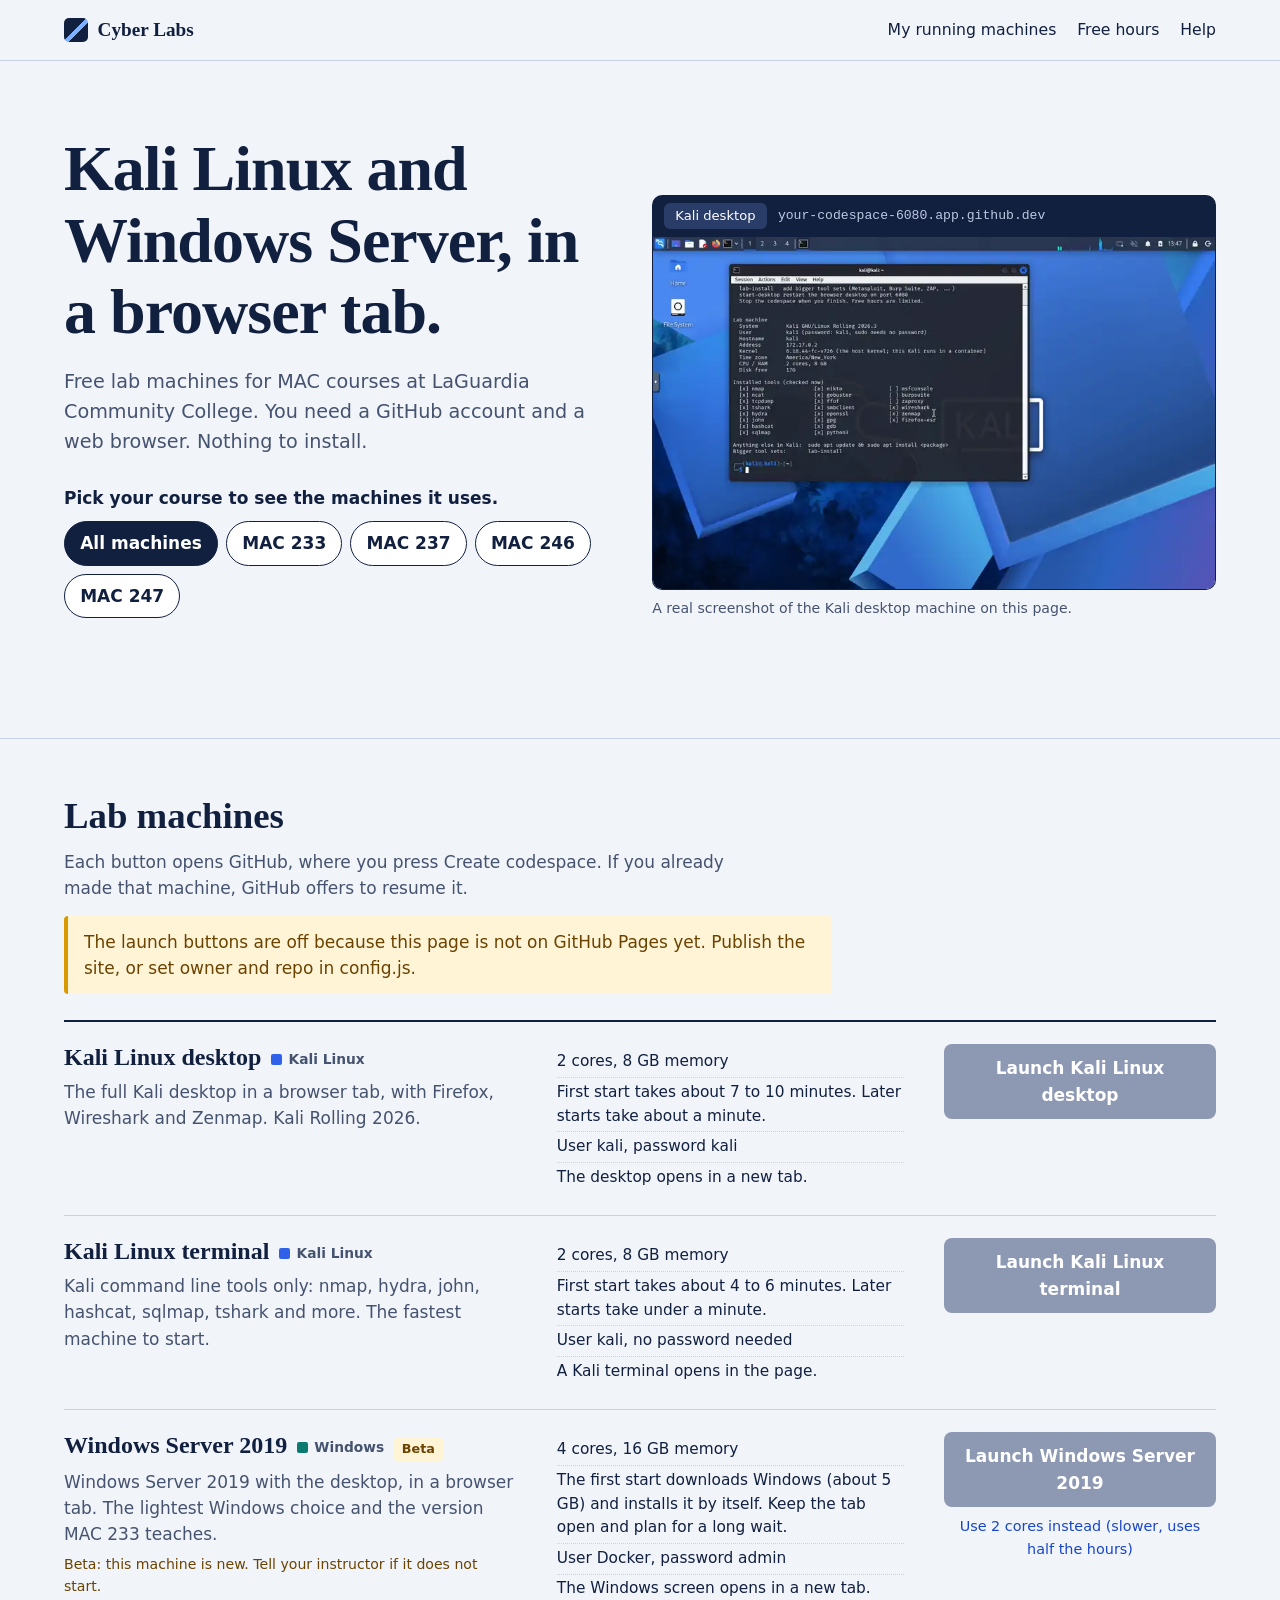
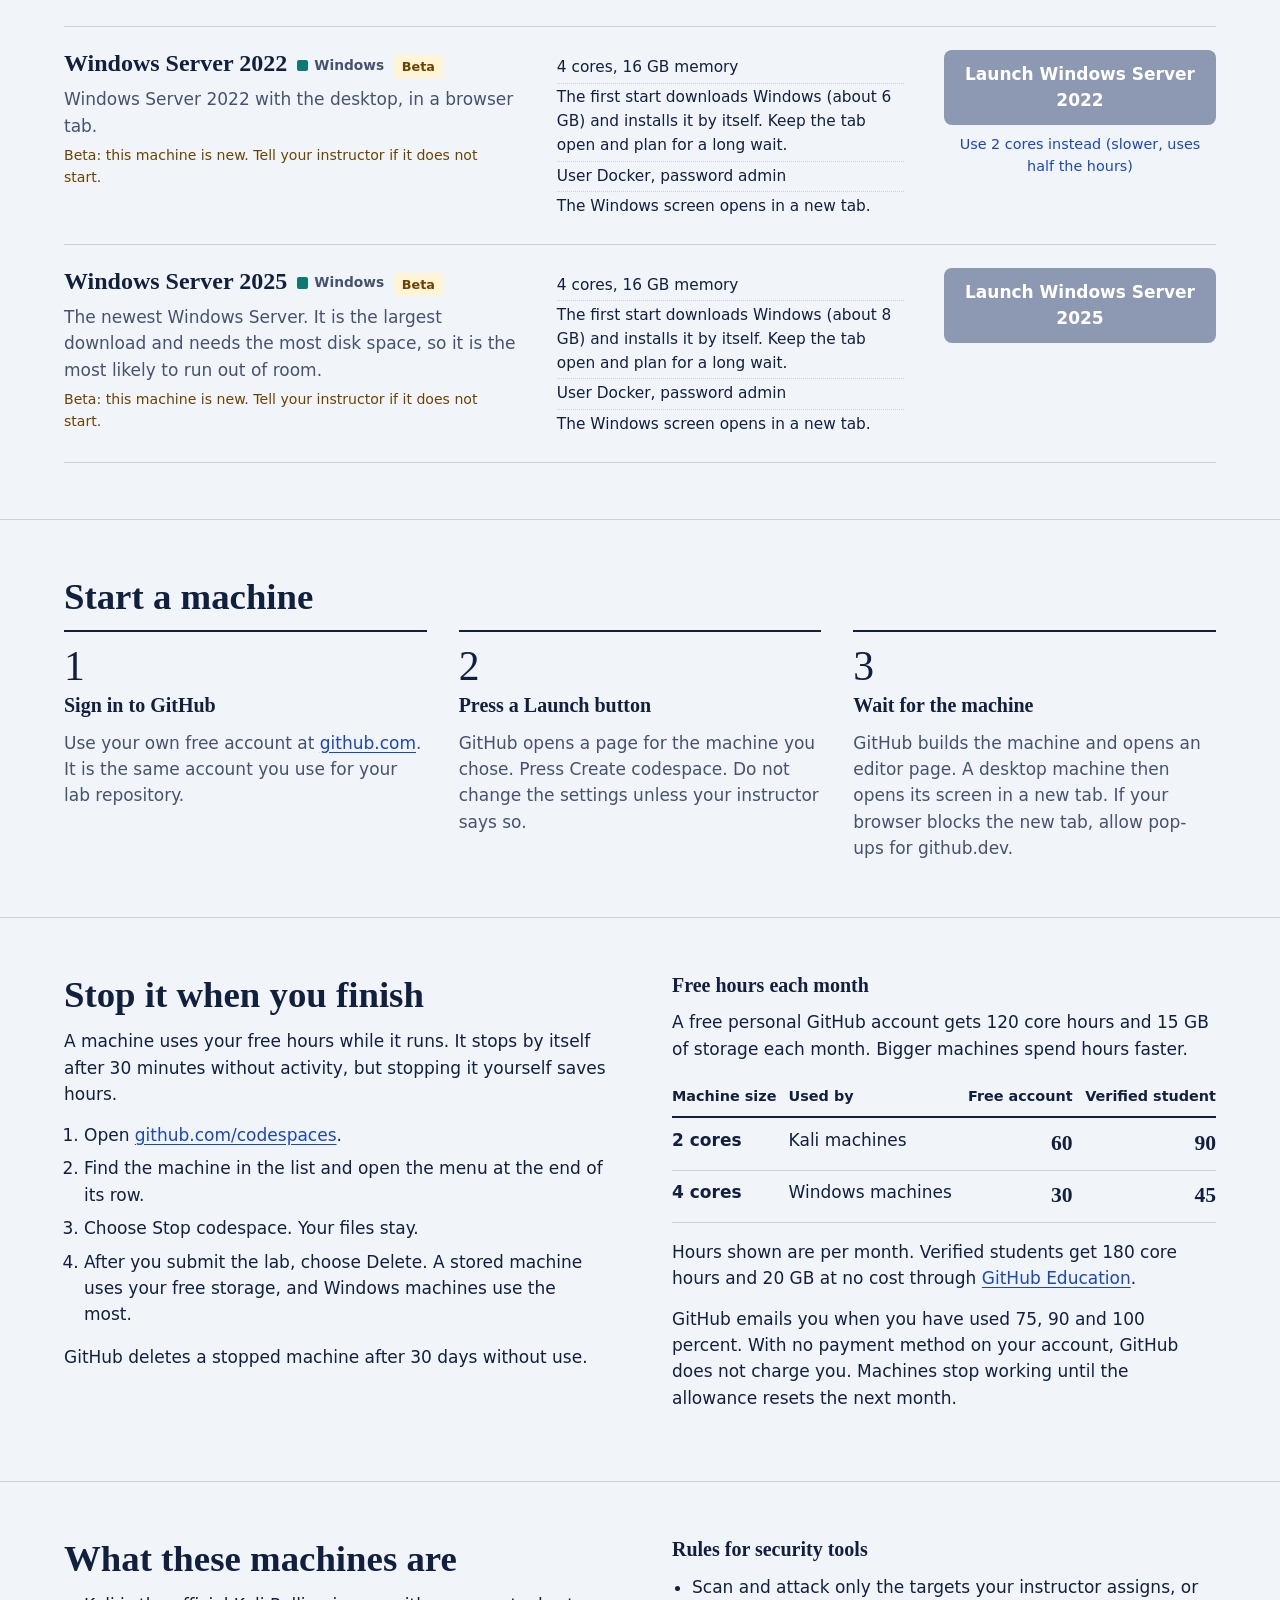
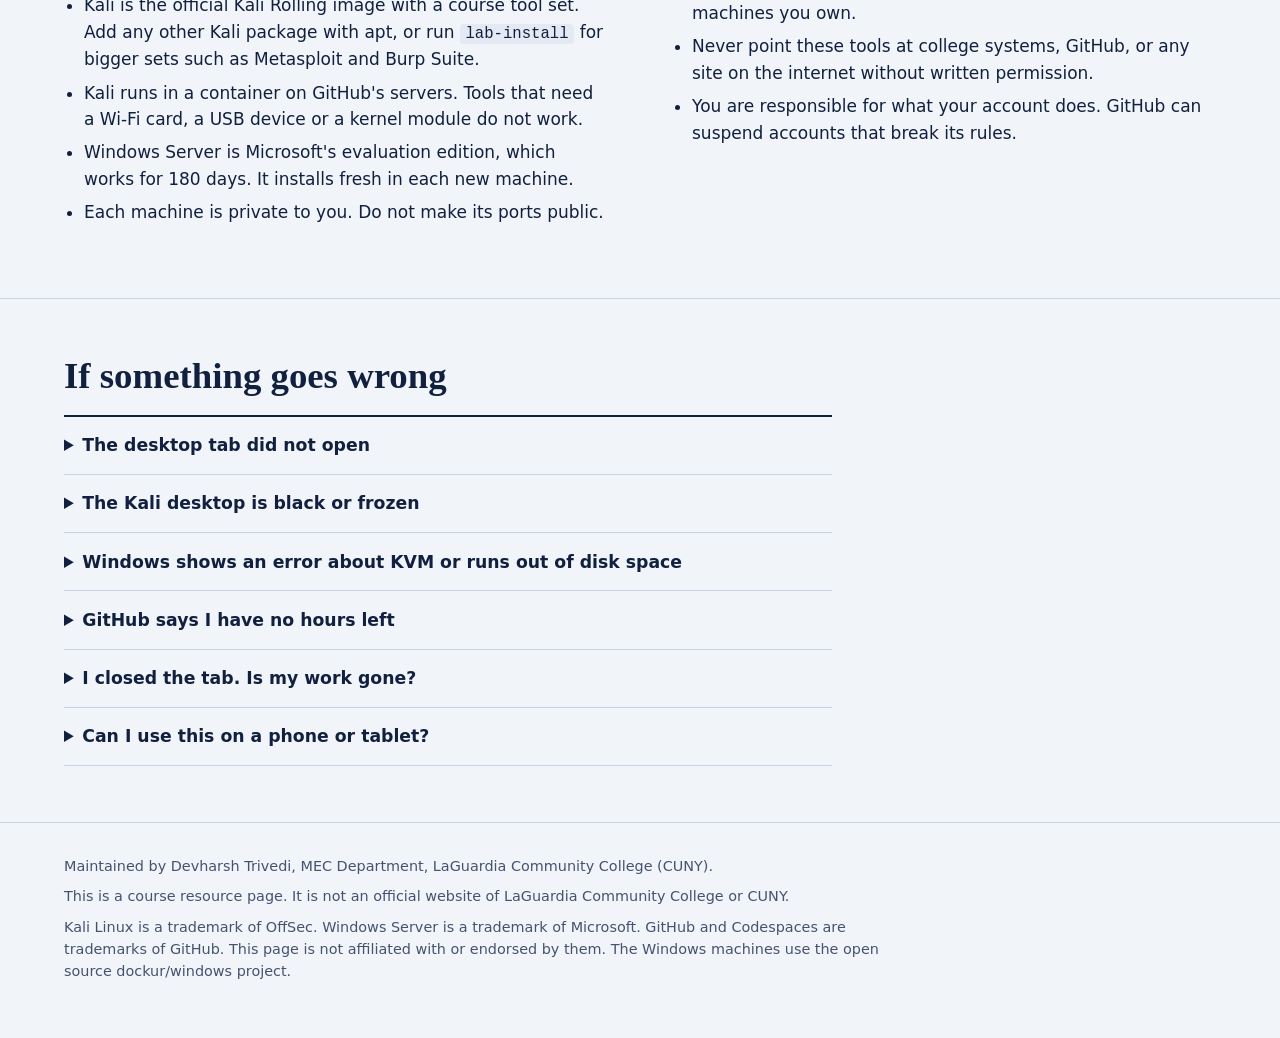
==== docs/index.html @ b4ffadd5 "Add Cyber Labs site and lab machines Launcher site in docs/ for GitHub Pages, and dev containers for" ====
<!doctype html>
<html lang="en">
<head>
<meta charset="utf-8">
<meta name="viewport" content="width=device-width, initial-scale=1">
<title>Cyber Labs: Kali Linux and Windows Server in a browser tab</title>
<meta name="description" content="Free lab machines for MAC courses at LaGuardia Community College. Start Kali Linux or Windows Server in a browser tab with a GitHub account.">
<meta name="color-scheme" content="light">
<link rel="icon" href="assets/favicon.svg" type="image/svg+xml">
<link rel="stylesheet" href="styles.css">
</head>
<body>

<a class="skip" href="#machines">Skip to the lab machines</a>

<header class="top">
  <div class="wrap top-row">
    <p class="brand"><span class="brand-mark" aria-hidden="true"></span><span id="site-name">Cyber Labs</span></p>
    <nav aria-label="Shortcuts">
      <a href="https://github.com/codespaces" target="_blank" rel="noopener">My running machines</a>
      <a href="#stop">Free hours</a>
      <a href="#help">Help</a>
    </nav>
  </div>
</header>

<main>

<section class="hero">
  <div class="wrap hero-grid">
    <div class="hero-text">
      <h1>Kali Linux and Windows Server, in a browser tab.</h1>
      <p class="lede">Free lab machines for MAC courses at LaGuardia Community College. You need a GitHub account and a web browser. Nothing to install.</p>
      <div class="course-picker">
        <p id="course-label">Pick your course to see the machines it uses.</p>
        <div class="chips" id="course-chips" role="group" aria-labelledby="course-label"></div>
        <p class="course-note" id="course-note" aria-live="polite"></p>
      </div>
    </div>
    <figure class="screen">
      <div class="screen-bar" aria-hidden="true">
        <span class="screen-tab">Kali desktop</span>
        <span class="screen-url">your-codespace-6080.app.github.dev</span>
      </div>
      <img src="assets/kali-desktop.webp" width="800" height="500" alt="The Kali Linux 2026 desktop running in a browser tab, with a terminal window listing the installed tools.">
      <figcaption>A real screenshot of the Kali desktop machine on this page.</figcaption>
    </figure>
  </div>
</section>

<section class="section" id="machines" aria-labelledby="machines-title">
  <div class="wrap">
    <h2 id="machines-title">Lab machines</h2>
    <p class="section-intro">Each button opens GitHub, where you press Create codespace. If you already made that machine, GitHub offers to resume it.</p>
    <p class="notice" id="setup-notice" hidden></p>
    <noscript><p class="notice">This page needs JavaScript to build the launch buttons. You can also open the repository on GitHub and choose Code, then Codespaces.</p></noscript>
    <ul class="roster" id="roster"></ul>
  </div>
</section>

<section class="section" id="start" aria-labelledby="start-title">
  <div class="wrap">
    <h2 id="start-title">Start a machine</h2>
    <ol class="steps">
      <li>
        <h3>Sign in to GitHub</h3>
        <p>Use your own free account at <a href="https://github.com" target="_blank" rel="noopener">github.com</a>. It is the same account you use for your lab repository.</p>
      </li>
      <li>
        <h3>Press a Launch button</h3>
        <p>GitHub opens a page for the machine you chose. Press Create codespace. Do not change the settings unless your instructor says so.</p>
      </li>
      <li>
        <h3>Wait for the machine</h3>
        <p>GitHub builds the machine and opens an editor page. A desktop machine then opens its screen in a new tab. If your browser blocks the new tab, allow pop-ups for github.dev.</p>
      </li>
    </ol>
  </div>
</section>

<section class="section" id="stop" aria-labelledby="stop-title">
  <div class="wrap two-col">
    <div>
      <h2 id="stop-title">Stop it when you finish</h2>
      <p>A machine uses your free hours while it runs. It stops by itself after 30 minutes without activity, but stopping it yourself saves hours.</p>
      <ol class="plain-steps">
        <li>Open <a href="https://github.com/codespaces" target="_blank" rel="noopener">github.com/codespaces</a>.</li>
        <li>Find the machine in the list and open the menu at the end of its row.</li>
        <li>Choose Stop codespace. Your files stay.</li>
        <li>After you submit the lab, choose Delete. A stored machine uses your free storage, and Windows machines use the most.</li>
      </ol>
      <p>GitHub deletes a stopped machine after 30 days without use.</p>
    </div>
    <div>
      <h3>Free hours each month</h3>
      <p>A free personal GitHub account gets 120 core hours and 15 GB of storage each month. Bigger machines spend hours faster.</p>
      <table class="hours">
        <thead>
          <tr><th scope="col">Machine size</th><th scope="col">Used by</th><th scope="col">Free account</th><th scope="col">Verified student</th></tr>
        </thead>
        <tbody id="hours-body"></tbody>
      </table>
      <p>Hours shown are per month. Verified students get 180 core hours and 20 GB at no cost through <a href="https://education.github.com/pack" target="_blank" rel="noopener">GitHub Education</a>.</p>
      <p>GitHub emails you when you have used 75, 90 and 100 percent. With no payment method on your account, GitHub does not charge you. Machines stop working until the allowance resets the next month.</p>
    </div>
  </div>
</section>

<section class="section" id="limits" aria-labelledby="limits-title">
  <div class="wrap two-col">
    <div>
      <h2 id="limits-title">What these machines are</h2>
      <ul class="plain-list">
        <li>Kali is the official Kali Rolling image with a course tool set. Add any other Kali package with apt, or run <code>lab-install</code> for bigger sets such as Metasploit and Burp Suite.</li>
        <li>Kali runs in a container on GitHub's servers. Tools that need a Wi-Fi card, a USB device or a kernel module do not work.</li>
        <li>Windows Server is Microsoft's evaluation edition, which works for 180 days. It installs fresh in each new machine.</li>
        <li>Each machine is private to you. Do not make its ports public.</li>
      </ul>
    </div>
    <div>
      <h3>Rules for security tools</h3>
      <ul class="plain-list">
        <li>Scan and attack only the targets your instructor assigns, or machines you own.</li>
        <li>Never point these tools at college systems, GitHub, or any site on the internet without written permission.</li>
        <li>You are responsible for what your account does. GitHub can suspend accounts that break its rules.</li>
      </ul>
    </div>
  </div>
</section>

<section class="section" id="help" aria-labelledby="help-title">
  <div class="wrap">
    <h2 id="help-title">If something goes wrong</h2>
    <div class="faq">
      <details>
        <summary>The desktop tab did not open</summary>
        <p>In the editor page, open the Ports panel at the bottom. Hover over the row for port 6080 (Kali) or 8006 (Windows) and press the globe icon.</p>
      </details>
      <details>
        <summary>The Kali desktop is black or frozen</summary>
        <p>In the editor page, open a terminal and run <code>start-desktop --restart</code>. Then reload the desktop tab.</p>
      </details>
      <details>
        <summary>Windows shows an error about KVM or runs out of disk space</summary>
        <p>Delete the machine at github.com/codespaces and launch Windows Server 2019 again with the 4 core size. If it fails twice, send your instructor a screenshot of the message.</p>
      </details>
      <details>
        <summary>GitHub says I have no hours left</summary>
        <p>Without a payment method, GitHub blocks new and stopped machines until your allowance resets at the start of your next monthly billing cycle. Until then, use the lab computers on campus. To get a larger allowance, apply for GitHub Education as a verified student.</p>
      </details>
      <details>
        <summary>I closed the tab. Is my work gone?</summary>
        <p>No. Open github.com/codespaces, find the machine and choose Open in browser. Files stay until you delete the machine.</p>
      </details>
      <details>
        <summary>Can I use this on a phone or tablet?</summary>
        <p>It opens, but a laptop or desktop computer with a keyboard works much better.</p>
      </details>
    </div>
  </div>
</section>

</main>

<footer class="foot">
  <div class="wrap">
    <p>Maintained by <span id="maintainer">the course instructor</span>.</p>
    <p>This is a course resource page. It is not an official website of LaGuardia Community College or CUNY.</p>
    <p>Kali Linux is a trademark of OffSec. Windows Server is a trademark of Microsoft. GitHub and Codespaces are trademarks of GitHub. This page is not affiliated with or endorsed by them. The Windows machines use the open source dockur/windows project.</p>
  </div>
</footer>

<script src="config.js"></script>
<script src="app.js"></script>
</body>
</html>
---- docs/styles.css ----
/* Cyber Labs. Plain CSS, no external files. */

:root {
  --ink: #12203f;
  --ink-soft: #46536f;
  --paper: #f1f4f9;
  --panel: #ffffff;
  --line: #c9d2e3;
  --action: #1846c9;
  --action-dark: #10318f;
  --kali: #2f62e8;
  --windows: #0c7a70;
  --note-bg: #fff4d6;
  --note-ink: #6b4300;
  --serif: "Iowan Old Style", "Palatino Linotype", Palatino, "Book Antiqua", Georgia, serif;
  --sans: system-ui, -apple-system, "Segoe UI", Roboto, "Helvetica Neue", Arial, sans-serif;
  --mono: ui-monospace, "SF Mono", Menlo, Consolas, monospace;
  --measure: 34rem;
}

*, *::before, *::after { box-sizing: border-box; }

html { -webkit-text-size-adjust: 100%; scroll-behavior: smooth; }

body {
  margin: 0;
  background: var(--paper);
  color: var(--ink);
  font-family: var(--sans);
  font-size: 1.0625rem;
  line-height: 1.55;
}

h1, h2, h3 { font-family: var(--serif); font-weight: 600; line-height: 1.12; margin: 0; }
h1 { font-size: clamp(2.3rem, 5.4vw, 4rem); letter-spacing: -0.015em; }
h2 { font-size: clamp(1.7rem, 3vw, 2.3rem); }
h3 { font-size: 1.25rem; }
p { margin: 0 0 0.9rem; }
a { color: var(--action); text-underline-offset: 0.16em; }
a:hover { color: var(--action-dark); }
code {
  font-family: var(--mono);
  font-size: 0.92em;
  background: #e4e9f3;
  padding: 0.08em 0.36em;
  border-radius: 4px;
}

:focus-visible { outline: 3px solid #f2a900; outline-offset: 3px; border-radius: 4px; }

.wrap { width: min(72rem, 100% - 2.5rem); margin-inline: auto; }

.skip {
  position: absolute; left: 1rem; top: -4rem;
  background: var(--ink); color: #fff; padding: 0.6rem 0.9rem; border-radius: 6px; z-index: 10;
}
.skip:focus { top: 1rem; color: #fff; }

/* Top bar */
.top { border-bottom: 1px solid var(--line); background: var(--paper); }
.top-row { display: flex; align-items: center; justify-content: space-between; gap: 1rem; min-height: 3.75rem; flex-wrap: wrap; }
.brand { display: flex; align-items: center; gap: 0.6rem; margin: 0; font-family: var(--serif); font-weight: 600; font-size: 1.2rem; }
.brand-mark {
  width: 1.5rem; height: 1.5rem; border-radius: 5px; background: var(--ink);
  background-image: linear-gradient(135deg, transparent 0 46%, #7fb0ff 46% 60%, transparent 60%);
}
.top nav { display: flex; gap: 1.3rem; flex-wrap: wrap; font-size: 0.98rem; }
.top nav a { color: var(--ink); text-decoration: none; padding: 0.4rem 0; }
.top nav a:hover { text-decoration: underline; }

/* Hero */
.hero { padding: clamp(2.2rem, 6vw, 4.5rem) 0 clamp(2rem, 5vw, 3.5rem); }
.hero-grid { display: grid; grid-template-columns: minmax(0, 1fr) minmax(0, 1.05fr); gap: clamp(1.5rem, 4vw, 3.5rem); align-items: center; }
.lede { font-size: 1.2rem; color: var(--ink-soft); max-width: var(--measure); margin-top: 1.2rem; }

.course-picker { margin-top: 1.8rem; }
.course-picker > p:first-child { margin-bottom: 0.6rem; font-weight: 600; }
.chips { display: flex; flex-wrap: wrap; gap: 0.5rem; }
.chip {
  font: inherit; font-weight: 600; cursor: pointer;
  padding: 0.5rem 0.95rem; min-height: 2.75rem;
  background: var(--panel); color: var(--ink);
  border: 1.5px solid var(--ink); border-radius: 999px;
}
.chip:hover { background: #e3e9f6; }
.chip[aria-pressed="true"] { background: var(--ink); color: #fff; }
.course-note { min-height: 3.3rem; margin: 0.7rem 0 0; color: var(--ink-soft); }

.screen { margin: 0; }
.screen-bar {
  display: flex; align-items: center; gap: 0.7rem;
  background: var(--ink); color: #dbe6ff;
  padding: 0.5rem 0.75rem; border-radius: 10px 10px 0 0; font-size: 0.82rem;
}
.screen-tab { background: #2a3c68; color: #fff; padding: 0.2rem 0.7rem; border-radius: 6px; white-space: nowrap; }
.screen-url { font-family: var(--mono); min-width: 0; flex: 1 1 auto; overflow: hidden; text-overflow: ellipsis; white-space: nowrap; opacity: 0.85; }
.screen img { display: block; width: 100%; height: auto; border: 1px solid var(--ink); border-top: 0; border-radius: 0 0 10px 10px; }
.screen figcaption { font-size: 0.88rem; color: var(--ink-soft); margin-top: 0.55rem; }

/* Sections */
.section { padding: clamp(2rem, 5vw, 3.5rem) 0; border-top: 1px solid var(--line); }
.section-intro { color: var(--ink-soft); max-width: 44rem; margin-top: 0.7rem; }
.section h2 + p, .section h2 + ol, .section h3 + p, .section h3 + ul, .section h2 + ul { margin-top: 0.8rem; }
.two-col { display: grid; grid-template-columns: repeat(2, minmax(0, 1fr)); gap: clamp(1.5rem, 5vw, 4rem); }
.two-col p, .two-col li { max-width: var(--measure); }

.notice { background: var(--note-bg); color: var(--note-ink); border-left: 4px solid #d99a00; padding: 0.8rem 1rem; border-radius: 4px; max-width: 48rem; }

/* Machine roster */
.roster { list-style: none; margin: 1.6rem 0 0; padding: 0; border-top: 2px solid var(--ink); }
.machine {
  display: grid;
  grid-template-columns: minmax(0, 1.5fr) minmax(0, 1.15fr) 17rem;
  gap: 0.6rem 2.5rem; align-items: start;
  padding: 1.4rem 0; border-bottom: 1px solid var(--line);
}
.machine-name { display: flex; align-items: baseline; gap: 0.6rem; flex-wrap: wrap; }
.machine-name h3 { font-size: 1.5rem; }
.family { display: inline-flex; align-items: center; gap: 0.4rem; font-size: 0.86rem; font-weight: 600; color: var(--ink-soft); }
.family::before { content: ""; width: 0.7rem; height: 0.7rem; border-radius: 2px; background: var(--kali); }
.family[data-family="windows"]::before { background: var(--windows); }
.tag { font-size: 0.8rem; font-weight: 700; padding: 0.1rem 0.5rem; border-radius: 4px; background: var(--note-bg); color: var(--note-ink); }
.tag-course { background: var(--ink); color: #fff; }
.machine-summary { margin: 0.5rem 0 0; color: var(--ink-soft); max-width: 32rem; }
.machine-facts { margin: 0.2rem 0 0; padding: 0; list-style: none; font-size: 0.96rem; }
.machine-facts li { padding: 0.18rem 0; }
.machine-facts li + li { border-top: 1px dotted var(--line); }
.machine-go { display: flex; flex-direction: column; align-items: stretch; gap: 0.5rem; }
.launch {
  display: inline-flex; align-items: center; justify-content: center; text-align: center;
  min-height: 3rem; padding: 0.7rem 1.1rem;
  background: var(--action); color: #fff; font-weight: 700; text-decoration: none;
  border-radius: 8px; border: 0;
}
.launch:hover { background: var(--action-dark); color: #fff; }
.launch[aria-disabled="true"] { background: #8d98b3; pointer-events: none; }
.launch-alt { font-size: 0.9rem; text-align: center; }
.machine.is-other { opacity: 0.55; }
.machine.is-other:hover, .machine.is-other:focus-within { opacity: 1; }
.beta-note { font-size: 0.88rem; color: var(--note-ink); margin: 0.4rem 0 0; }

/* Steps */
.steps { list-style: none; counter-reset: step; margin: 1.6rem 0 0; padding: 0; display: grid; grid-template-columns: repeat(3, minmax(0, 1fr)); gap: 2rem; }
.steps li { counter-increment: step; border-top: 2px solid var(--ink); padding-top: 0.9rem; }
.steps li::before { content: counter(step); font-family: var(--serif); font-size: 2.6rem; line-height: 1; display: block; margin-bottom: 0.4rem; }
.steps h3 { margin-bottom: 0.45rem; }
.steps p { color: var(--ink-soft); margin: 0; }

.plain-steps, .plain-list { padding-left: 1.25rem; margin: 0.8rem 0 1rem; }
.plain-steps li, .plain-list li { margin-bottom: 0.45rem; }

/* Hours table */
.hours { border-collapse: collapse; width: 100%; max-width: 34rem; margin: 0.4rem 0 1rem; font-variant-numeric: tabular-nums; }
.hours th, .hours td { text-align: left; padding: 0.55rem 0.6rem 0.55rem 0; border-bottom: 1px solid var(--line); vertical-align: top; }
.hours thead th { border-bottom: 2px solid var(--ink); font-size: 0.9rem; }
.hours th:nth-child(n+3), .hours td.num { text-align: right; }
.hours td.num { font-family: var(--serif); font-size: 1.35rem; font-weight: 600; }
.hours th:last-child, .hours td:last-child { padding-right: 0; }

/* Help */
.faq { margin-top: 1.2rem; max-width: 48rem; border-top: 2px solid var(--ink); }
.faq details { border-bottom: 1px solid var(--line); }
.faq summary { cursor: pointer; padding: 0.95rem 0; font-weight: 600; font-size: 1.08rem; }
.faq details p { color: var(--ink-soft); padding-bottom: 0.4rem; max-width: 42rem; }

/* Footer */
.foot { border-top: 1px solid var(--line); padding: 2rem 0 3rem; font-size: 0.9rem; color: var(--ink-soft); }
.foot p { max-width: 52rem; margin-bottom: 0.5rem; }

@media (max-width: 60rem) {
  .hero-grid { grid-template-columns: minmax(0, 1fr); }
  .machine { grid-template-columns: minmax(0, 1fr); }
  .machine-go { max-width: 22rem; }
  .steps { grid-template-columns: minmax(0, 1fr); gap: 1.4rem; }
  .two-col { grid-template-columns: minmax(0, 1fr); }
}

@media (prefers-reduced-motion: reduce) {
  html { scroll-behavior: auto; }
}
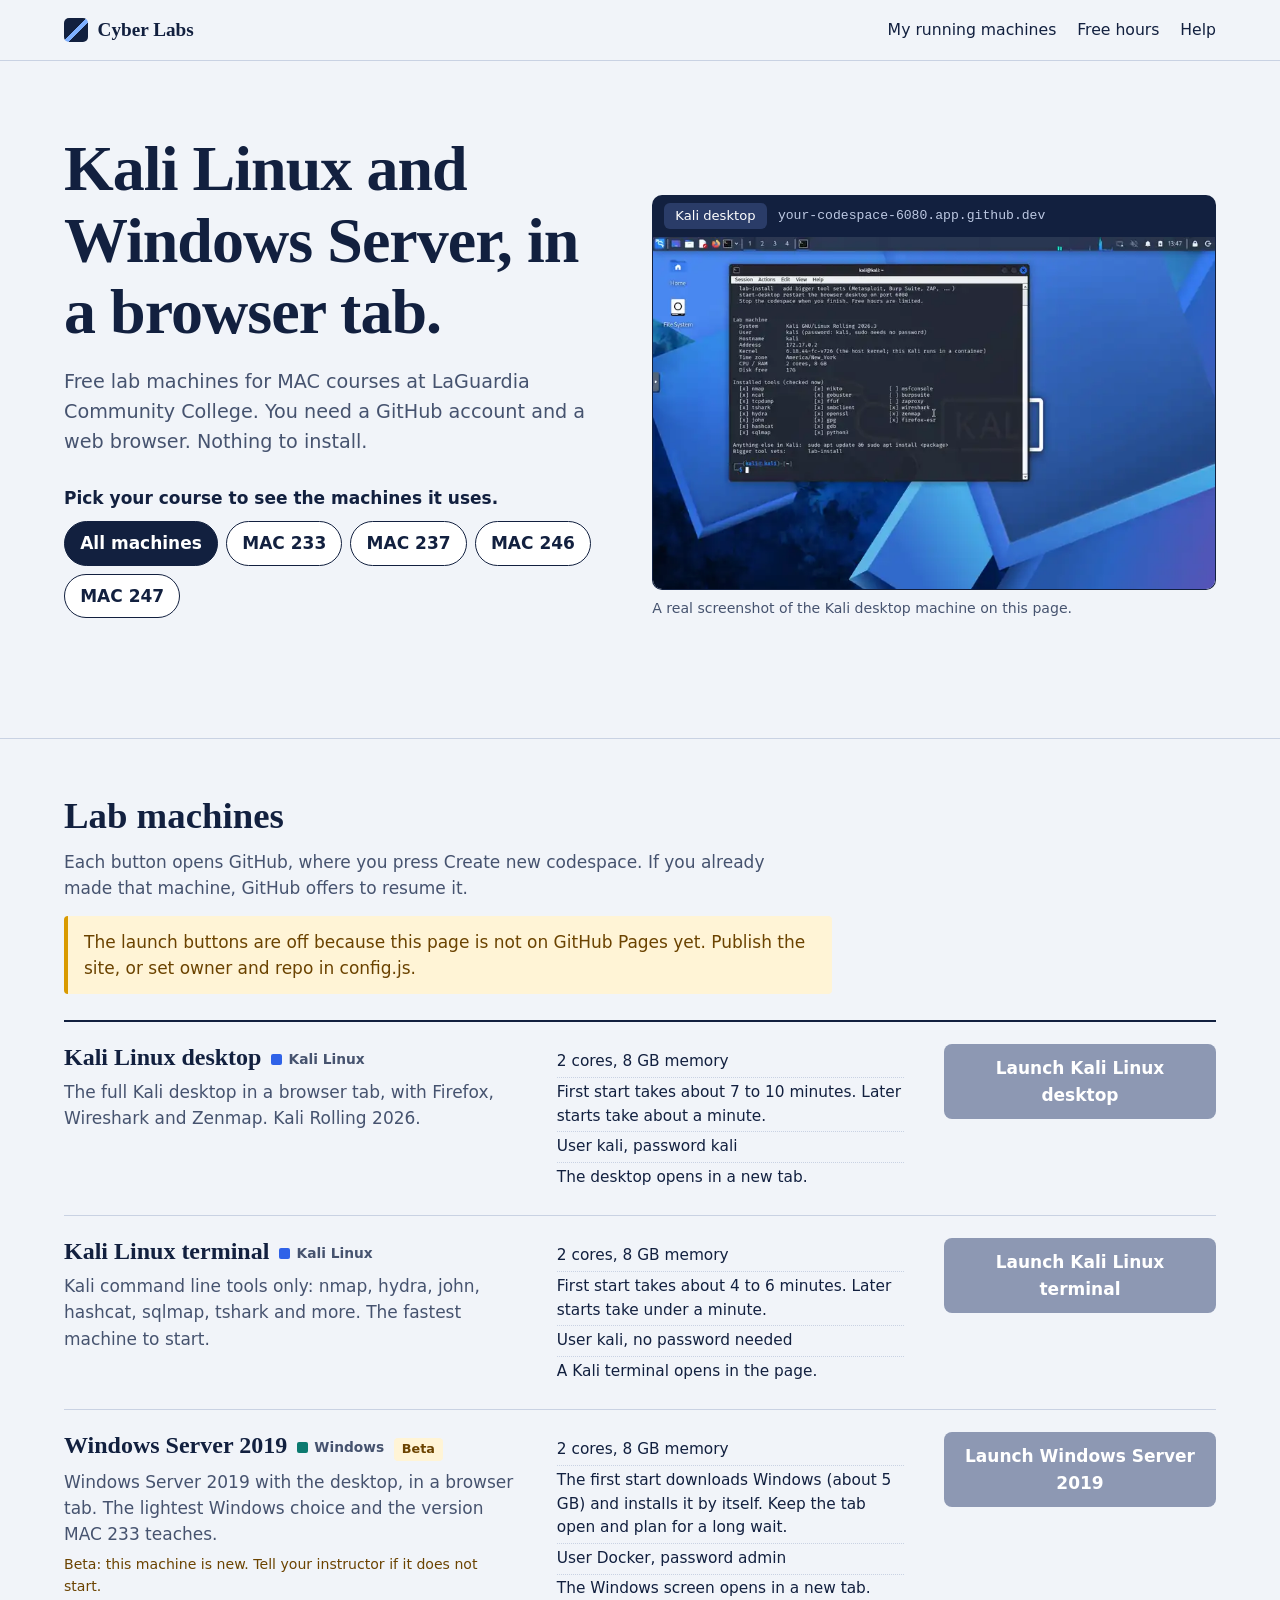
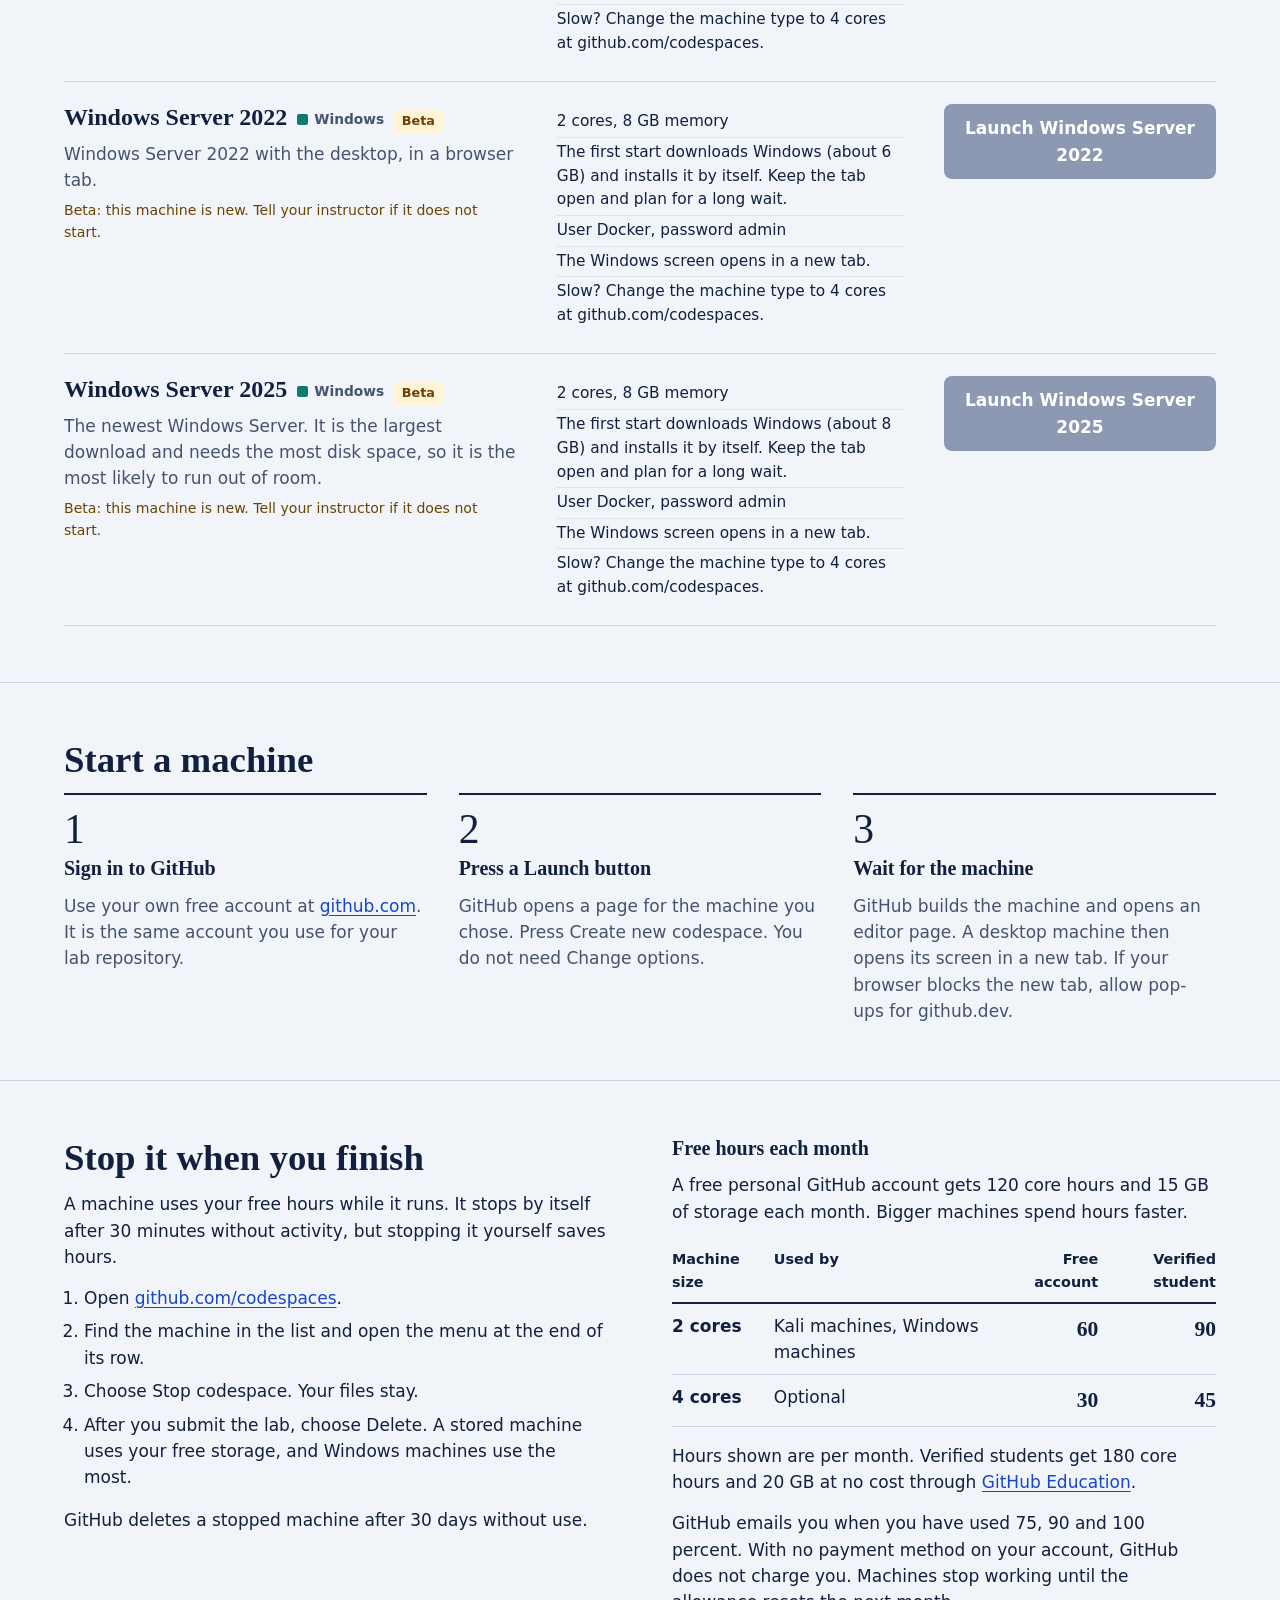
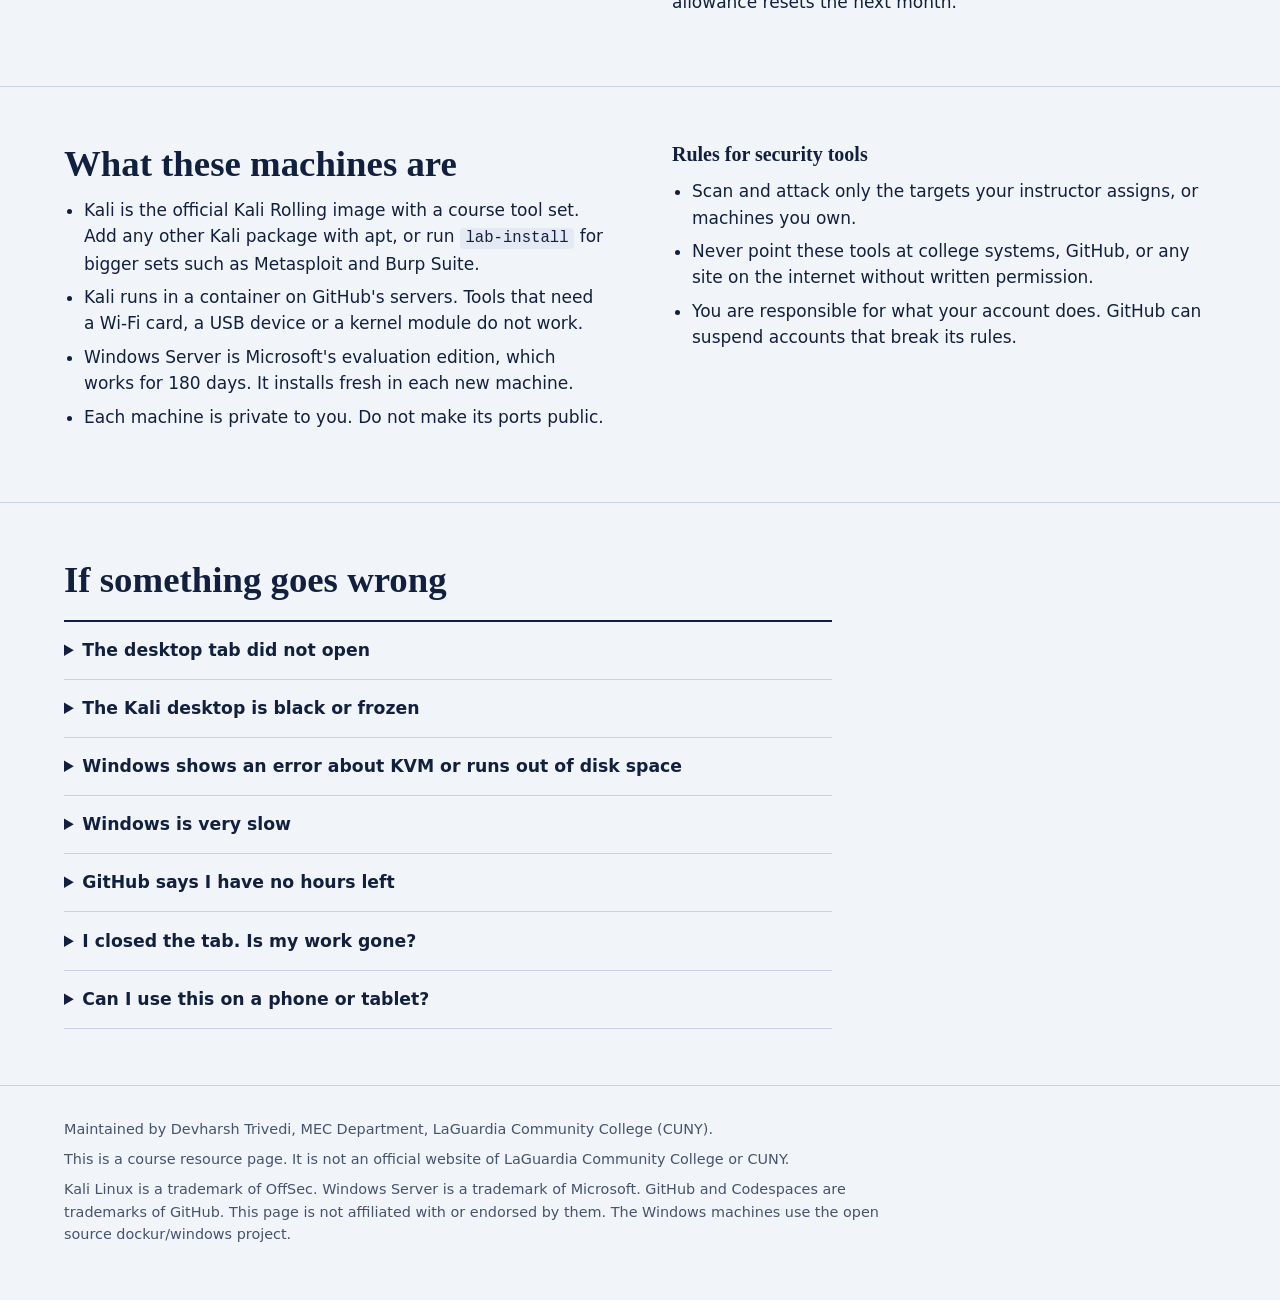
==== commit dd1a96ca: "Start every machine on 2 cores and match GitHub button names GitHub ignores the machine size in a la" ====
--- a/docs/index.html
+++ b/docs/index.html
@@ -51,7 +51,7 @@
 <section class="section" id="machines" aria-labelledby="machines-title">
   <div class="wrap">
     <h2 id="machines-title">Lab machines</h2>
-    <p class="section-intro">Each button opens GitHub, where you press Create codespace. If you already made that machine, GitHub offers to resume it.</p>
+    <p class="section-intro">Each button opens GitHub, where you press Create new codespace. If you already made that machine, GitHub offers to resume it.</p>
     <p class="notice" id="setup-notice" hidden></p>
     <noscript><p class="notice">This page needs JavaScript to build the launch buttons. You can also open the repository on GitHub and choose Code, then Codespaces.</p></noscript>
     <ul class="roster" id="roster"></ul>
@@ -68,7 +68,7 @@
       </li>
       <li>
         <h3>Press a Launch button</h3>
-        <p>GitHub opens a page for the machine you chose. Press Create codespace. Do not change the settings unless your instructor says so.</p>
+        <p>GitHub opens a page for the machine you chose. Press Create new codespace. You do not need Change options.</p>
       </li>
       <li>
         <h3>Wait for the machine</h3>
@@ -142,7 +142,11 @@
       </details>
       <details>
         <summary>Windows shows an error about KVM or runs out of disk space</summary>
-        <p>Delete the machine at github.com/codespaces and launch Windows Server 2019 again with the 4 core size. If it fails twice, send your instructor a screenshot of the message.</p>
+        <p>Delete the machine at github.com/codespaces and launch Windows Server 2019 again. If it fails twice, send your instructor a screenshot of the message.</p>
+      </details>
+      <details>
+        <summary>Windows is very slow</summary>
+        <p>Every machine starts on 2 cores. Stop the machine, open github.com/codespaces, open the menu at the end of its row and choose Change machine type. Pick 4-core and start the machine again. A 4 core machine uses your free hours twice as fast.</p>
       </details>
       <details>
         <summary>GitHub says I have no hours left</summary>
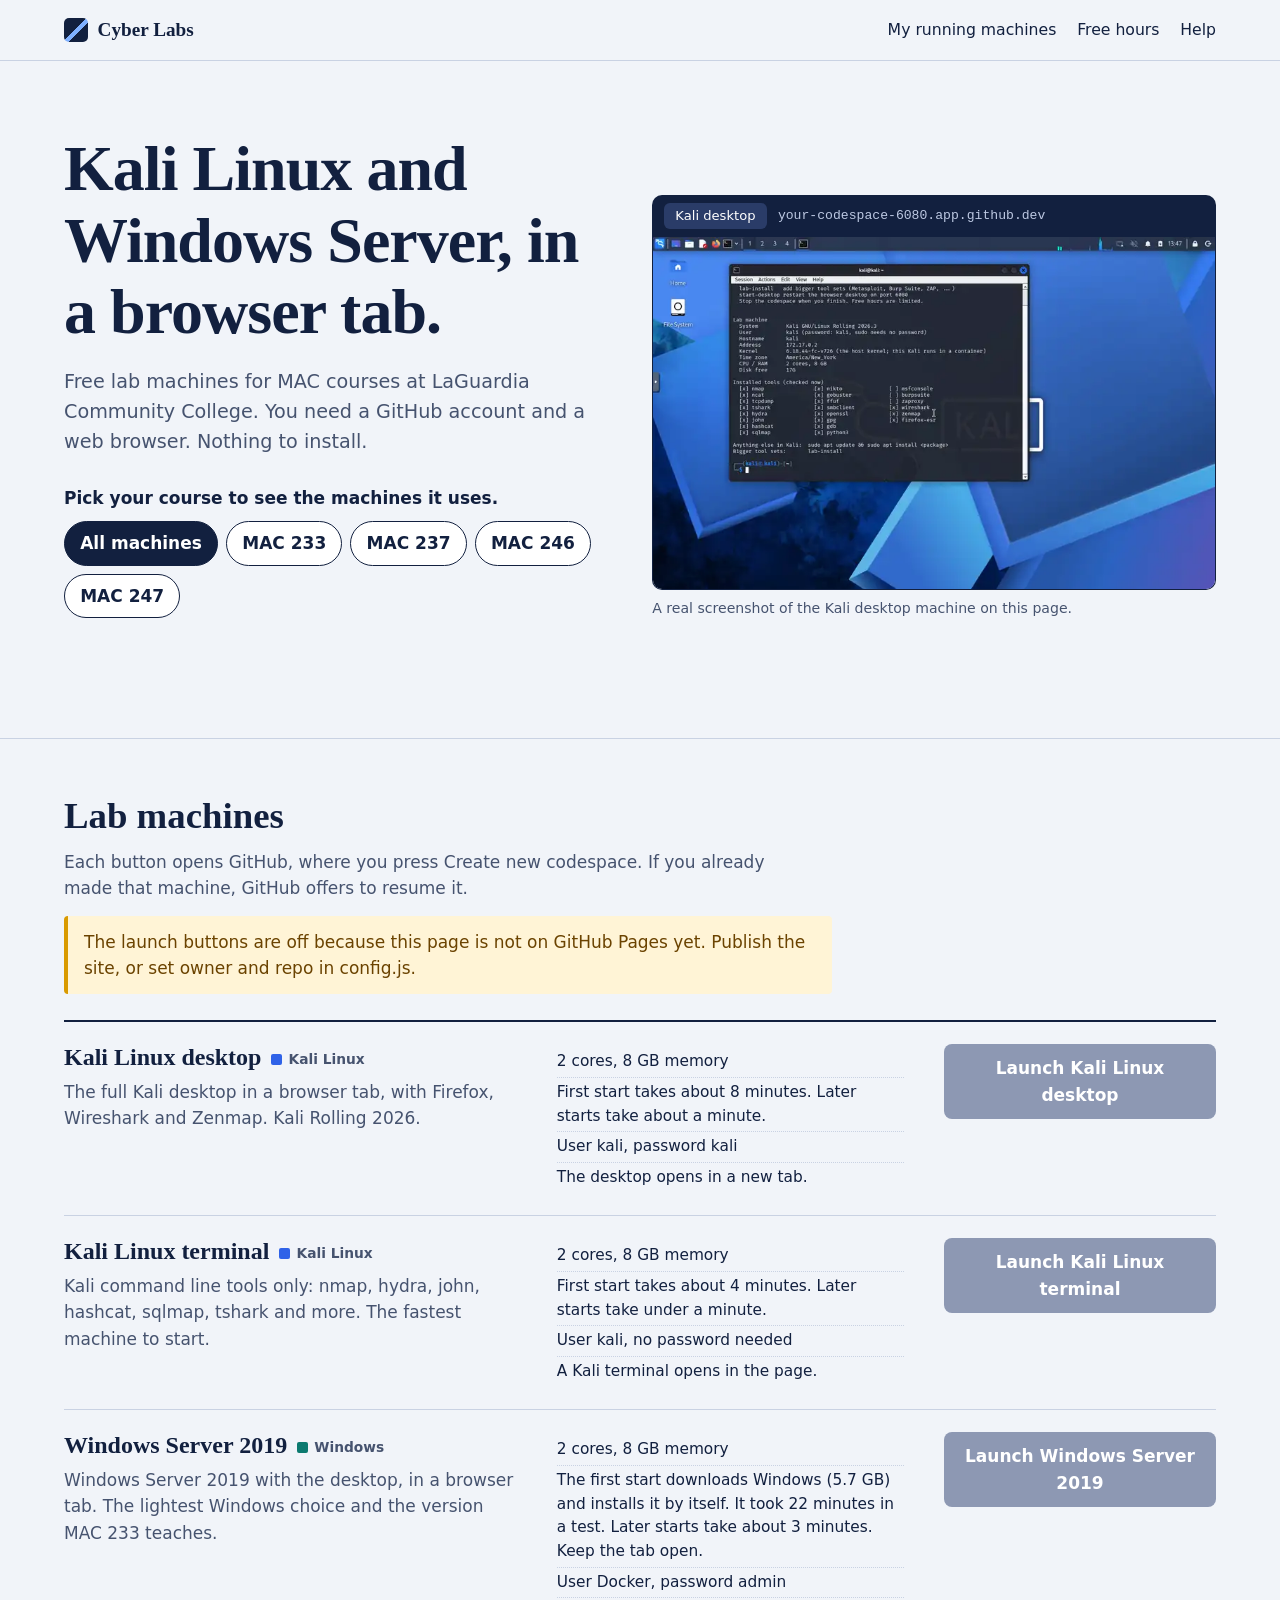
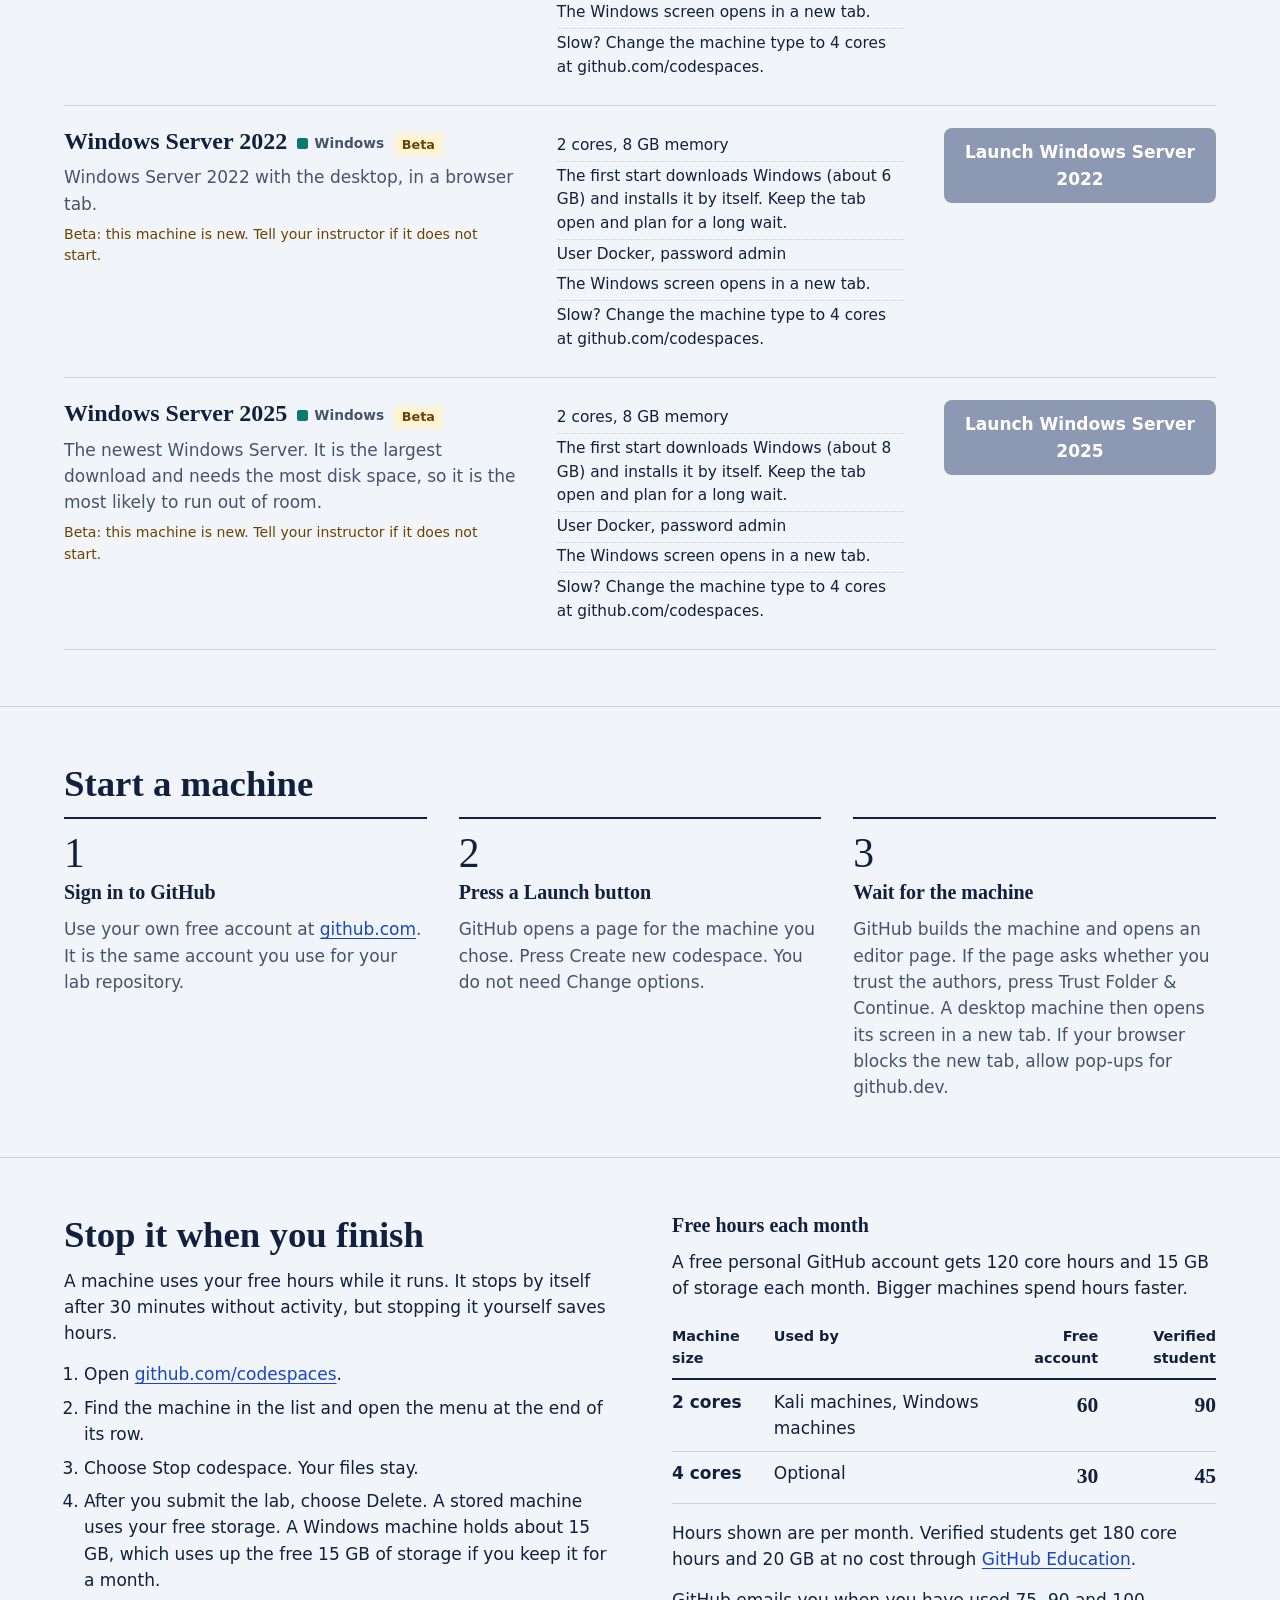
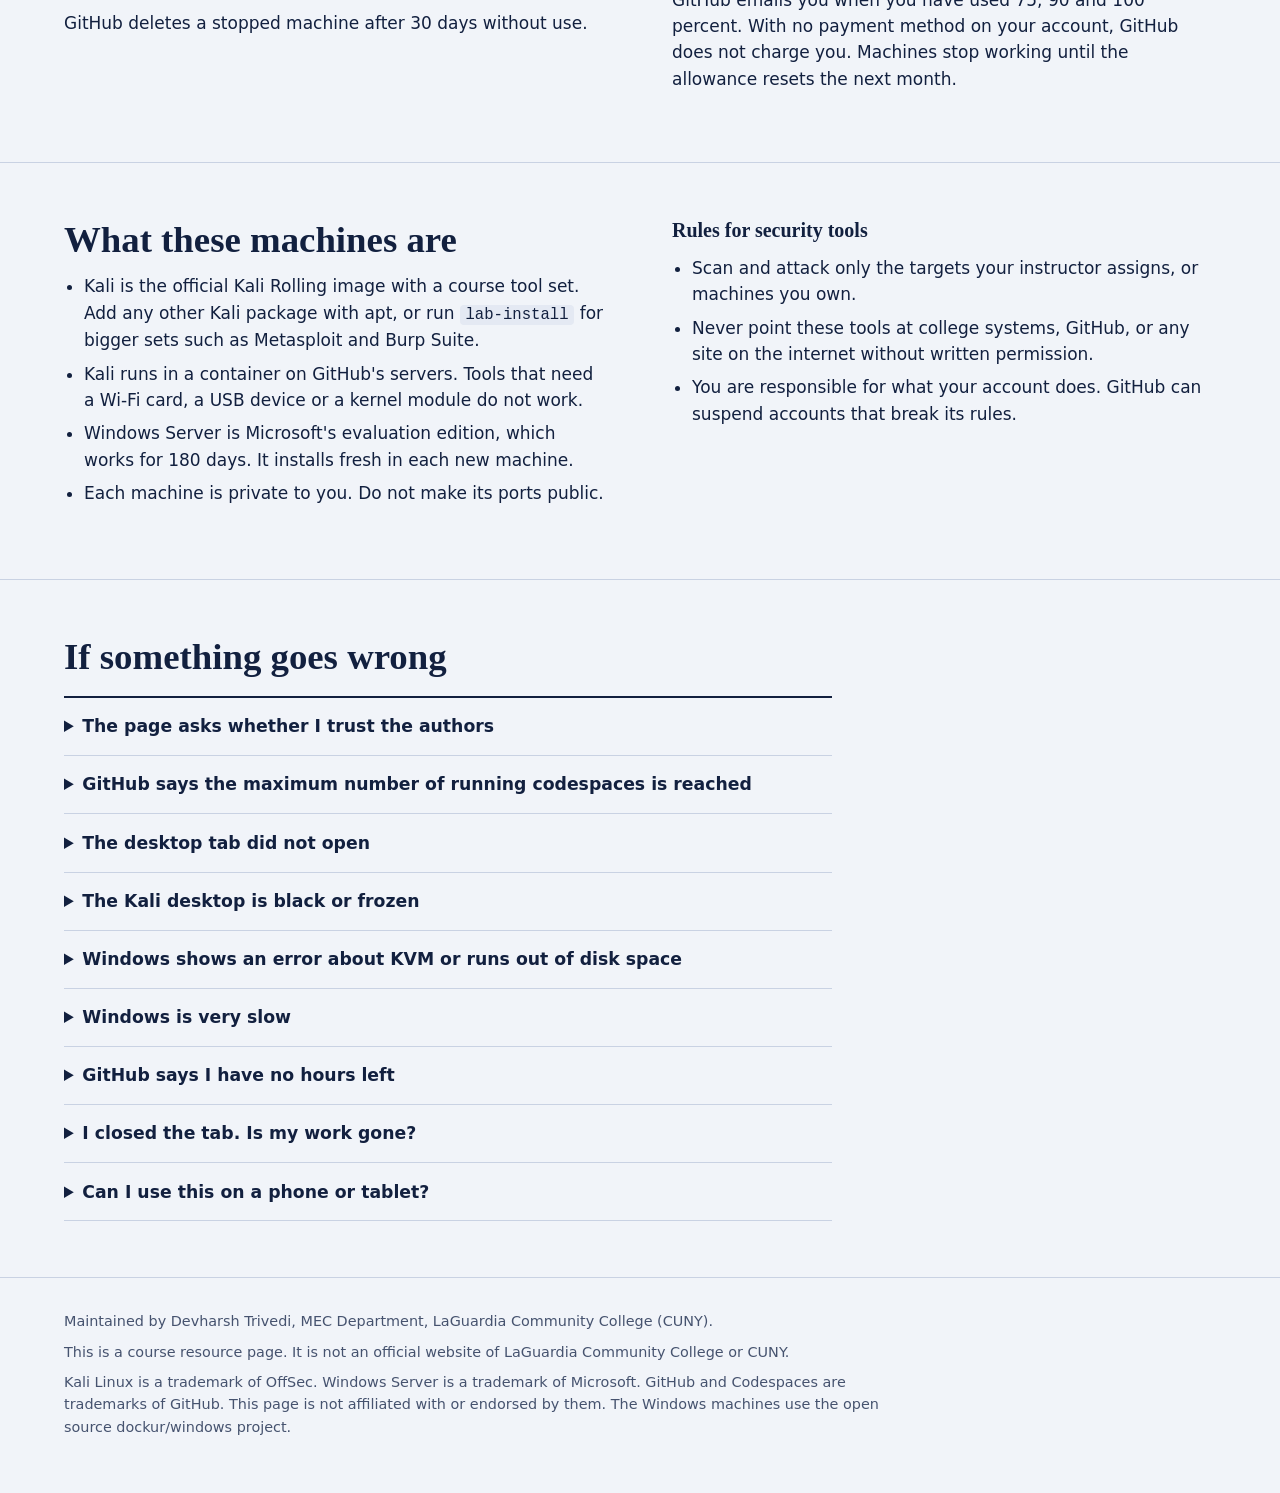
==== commit c4ead60f: "Record real test results and add storage, limits and terms notes - Site: measured start times, Windo" ====
--- a/docs/index.html
+++ b/docs/index.html
@@ -72,7 +72,7 @@
       </li>
       <li>
         <h3>Wait for the machine</h3>
-        <p>GitHub builds the machine and opens an editor page. A desktop machine then opens its screen in a new tab. If your browser blocks the new tab, allow pop-ups for github.dev.</p>
+        <p>GitHub builds the machine and opens an editor page. If the page asks whether you trust the authors, press Trust Folder &amp; Continue. A desktop machine then opens its screen in a new tab. If your browser blocks the new tab, allow pop-ups for github.dev.</p>
       </li>
     </ol>
   </div>
@@ -87,7 +87,7 @@
         <li>Open <a href="https://github.com/codespaces" target="_blank" rel="noopener">github.com/codespaces</a>.</li>
         <li>Find the machine in the list and open the menu at the end of its row.</li>
         <li>Choose Stop codespace. Your files stay.</li>
-        <li>After you submit the lab, choose Delete. A stored machine uses your free storage, and Windows machines use the most.</li>
+        <li>After you submit the lab, choose Delete. A stored machine uses your free storage. A Windows machine holds about 15 GB, which uses up the free 15 GB of storage if you keep it for a month.</li>
       </ol>
       <p>GitHub deletes a stopped machine after 30 days without use.</p>
     </div>
@@ -133,12 +133,20 @@
     <h2 id="help-title">If something goes wrong</h2>
     <div class="faq">
       <details>
+        <summary>The page asks whether I trust the authors</summary>
+        <p>Press Trust Folder &amp; Continue. The folder holds the lab files from this site. The terminal does not start until you do.</p>
+      </details>
+      <details>
+        <summary>GitHub says the maximum number of running codespaces is reached</summary>
+        <p>GitHub limits how many machines run at once. In our tests the limit was two. Open github.com/codespaces, stop a machine you are not using, then press Launch again.</p>
+      </details>
+      <details>
         <summary>The desktop tab did not open</summary>
         <p>In the editor page, open the Ports panel at the bottom. Hover over the row for port 6080 (Kali) or 8006 (Windows) and press the globe icon.</p>
       </details>
       <details>
         <summary>The Kali desktop is black or frozen</summary>
-        <p>In the editor page, open a terminal and run <code>start-desktop --restart</code>. Then reload the desktop tab.</p>
+        <p>Right after a start, wait a minute and reload the desktop tab. If that does not help, open a terminal in the editor page and run <code>start-desktop --restart</code>. Then reload the desktop tab.</p>
       </details>
       <details>
         <summary>Windows shows an error about KVM or runs out of disk space</summary>
@@ -154,7 +162,7 @@
       </details>
       <details>
         <summary>I closed the tab. Is my work gone?</summary>
-        <p>No. Open github.com/codespaces, find the machine and choose Open in browser. Files stay until you delete the machine.</p>
+        <p>No. Open github.com/codespaces, find the machine and choose Open in Browser. Files stay until you delete the machine.</p>
       </details>
       <details>
         <summary>Can I use this on a phone or tablet?</summary>
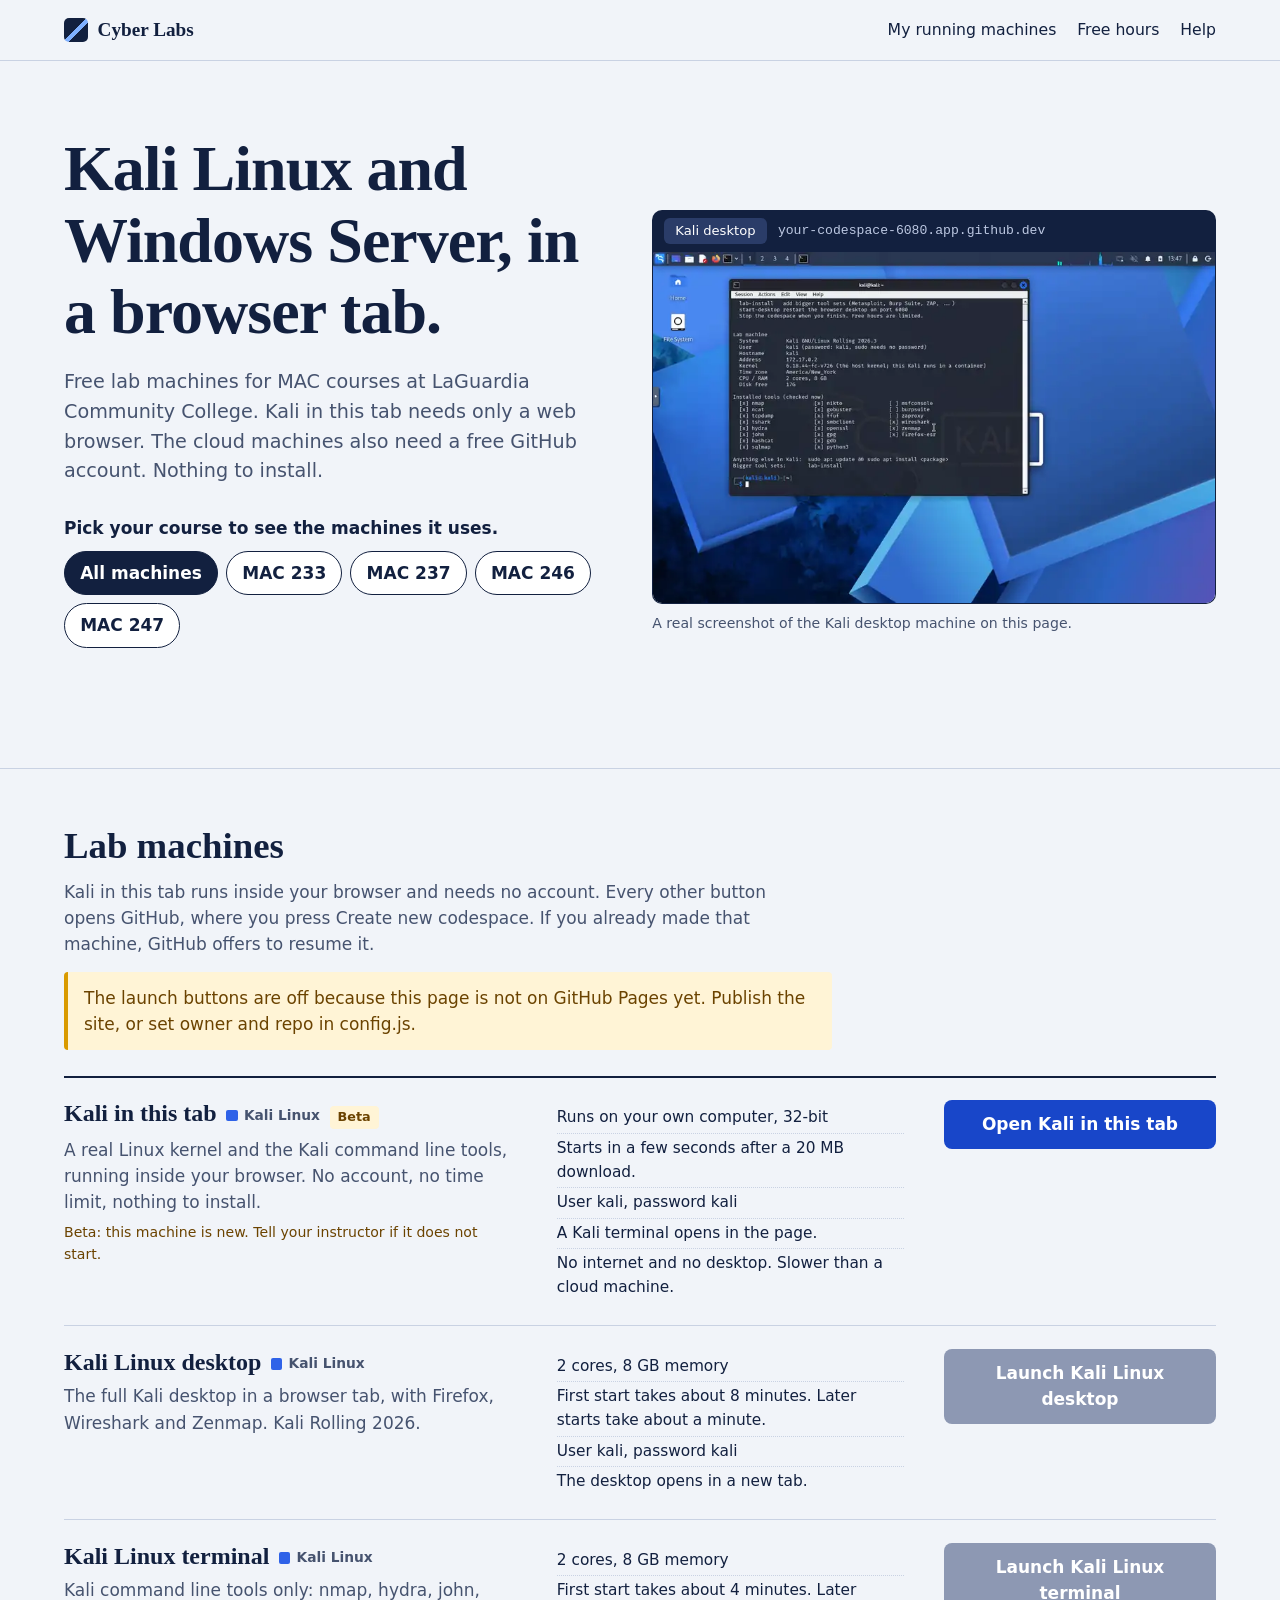
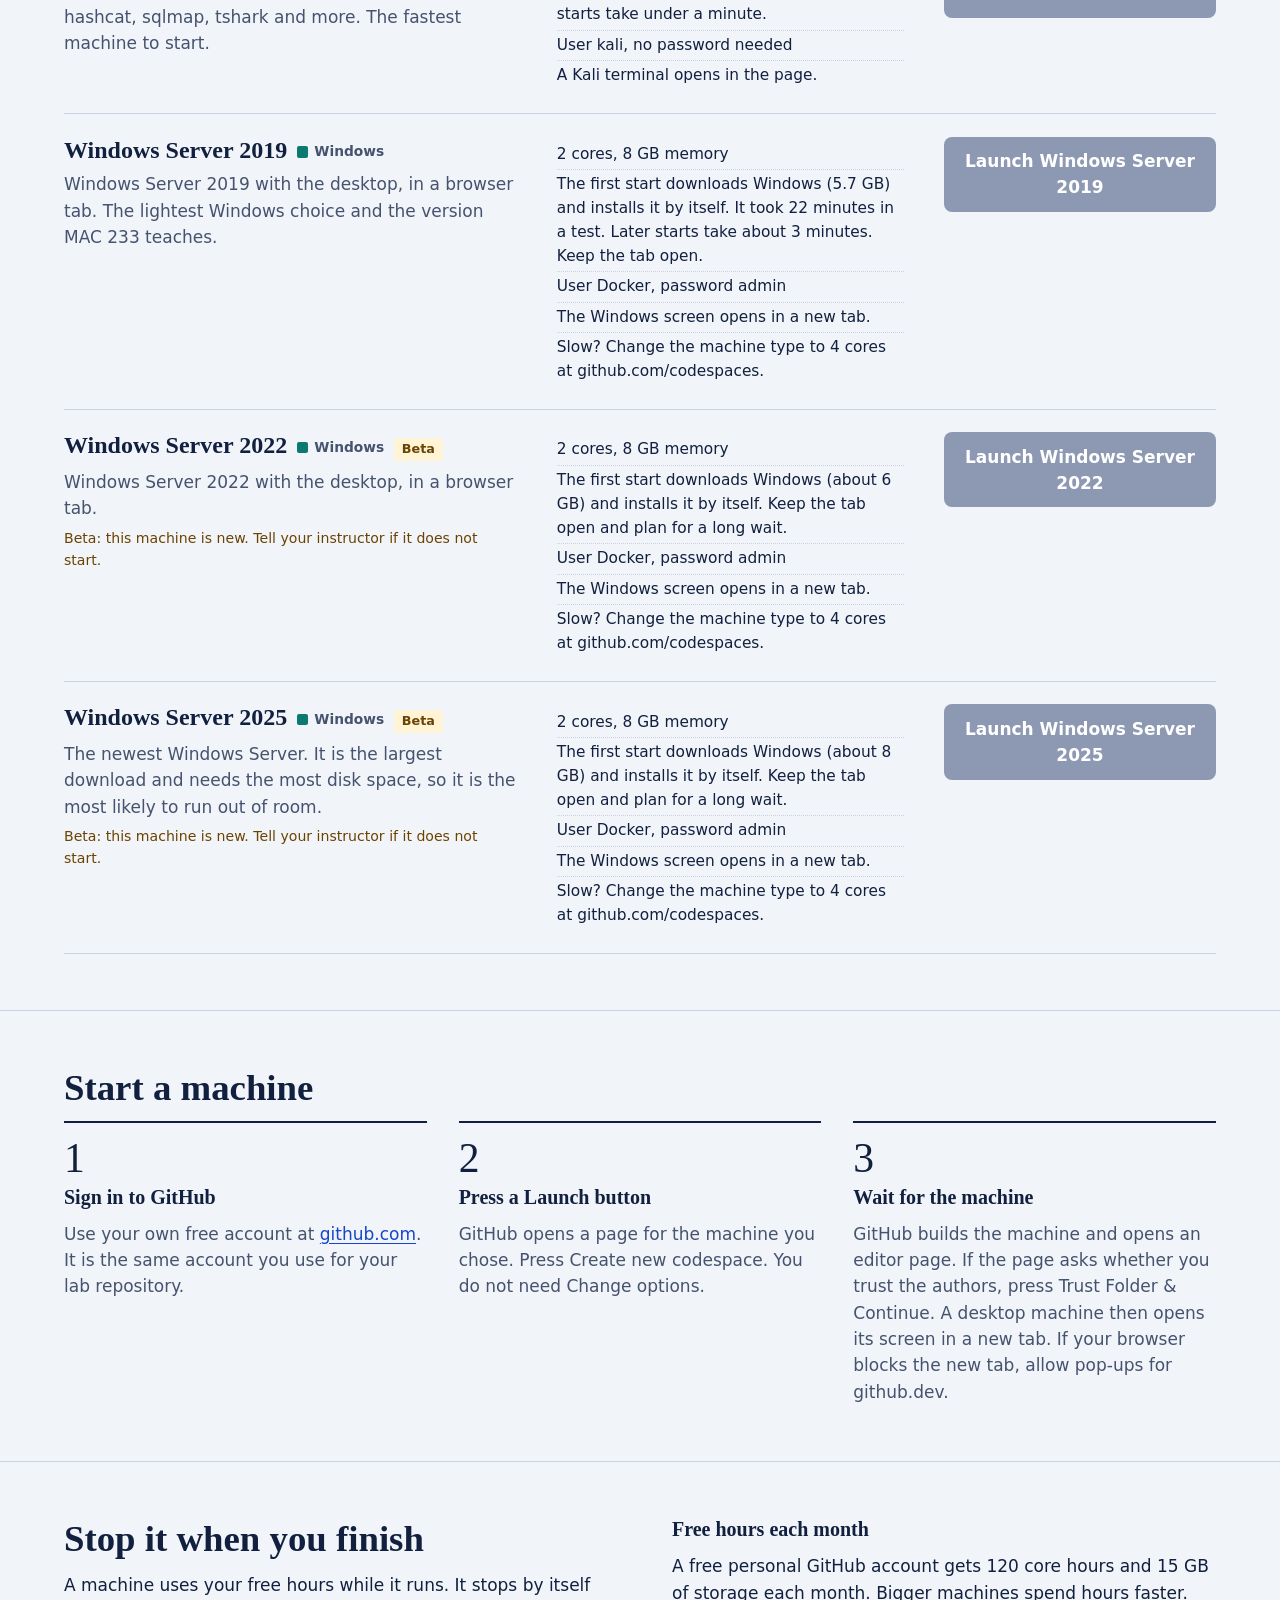
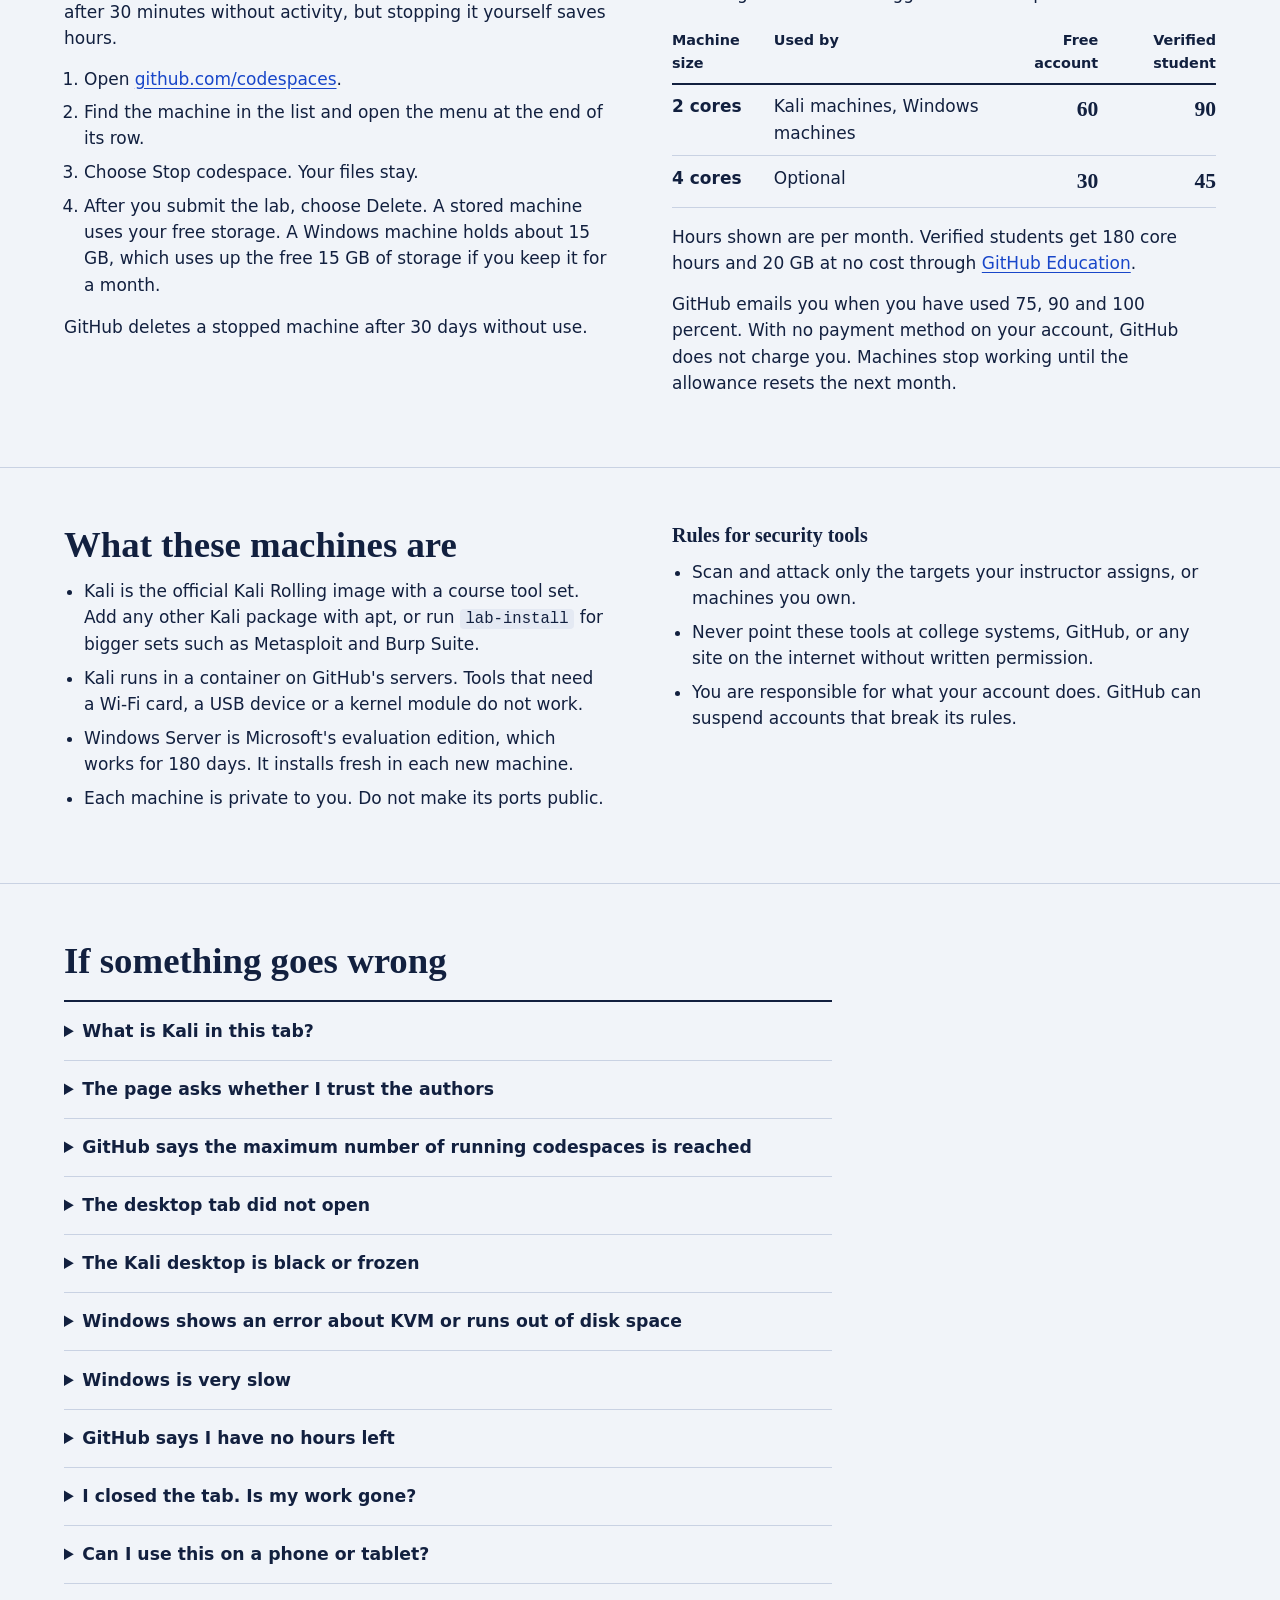
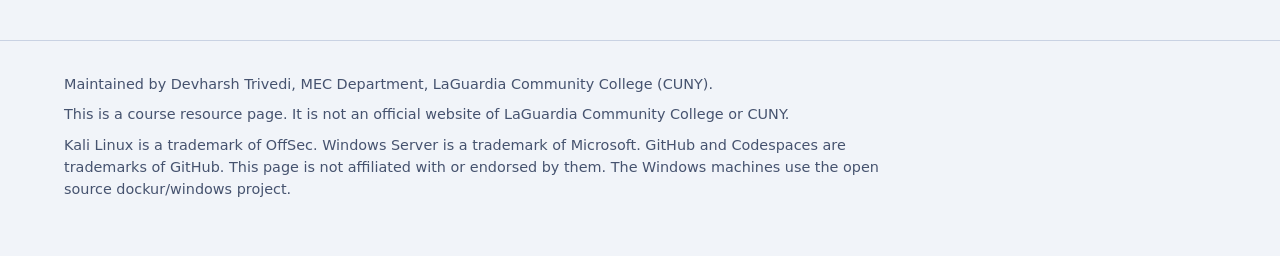
==== commit 97a8dfc2: "Add Kali in this tab: a Linux kernel that runs inside the browser A new machine on the site runs on " ====
--- a/docs/index.html
+++ b/docs/index.html
@@ -30,7 +30,7 @@
   <div class="wrap hero-grid">
     <div class="hero-text">
       <h1>Kali Linux and Windows Server, in a browser tab.</h1>
-      <p class="lede">Free lab machines for MAC courses at LaGuardia Community College. You need a GitHub account and a web browser. Nothing to install.</p>
+      <p class="lede">Free lab machines for MAC courses at LaGuardia Community College. Kali in this tab needs only a web browser. The cloud machines also need a free GitHub account. Nothing to install.</p>
       <div class="course-picker">
         <p id="course-label">Pick your course to see the machines it uses.</p>
         <div class="chips" id="course-chips" role="group" aria-labelledby="course-label"></div>
@@ -51,7 +51,7 @@
 <section class="section" id="machines" aria-labelledby="machines-title">
   <div class="wrap">
     <h2 id="machines-title">Lab machines</h2>
-    <p class="section-intro">Each button opens GitHub, where you press Create new codespace. If you already made that machine, GitHub offers to resume it.</p>
+    <p class="section-intro">Kali in this tab runs inside your browser and needs no account. Every other button opens GitHub, where you press Create new codespace. If you already made that machine, GitHub offers to resume it.</p>
     <p class="notice" id="setup-notice" hidden></p>
     <noscript><p class="notice">This page needs JavaScript to build the launch buttons. You can also open the repository on GitHub and choose Code, then Codespaces.</p></noscript>
     <ul class="roster" id="roster"></ul>
@@ -133,6 +133,10 @@
     <h2 id="help-title">If something goes wrong</h2>
     <div class="faq">
       <details>
+        <summary>What is Kali in this tab?</summary>
+        <p>It is a real Linux kernel and the Kali tools, running inside your browser on an emulated 32-bit PC. It needs no account and uses none of your GitHub hours. It is slower than a cloud machine and has no internet and no desktop. Press Save machine before you close the tab, or your work is lost.</p>
+      </details>
+      <details>
         <summary>The page asks whether I trust the authors</summary>
         <p>Press Trust Folder &amp; Continue. The folder holds the lab files from this site. The terminal does not start until you do.</p>
       </details>
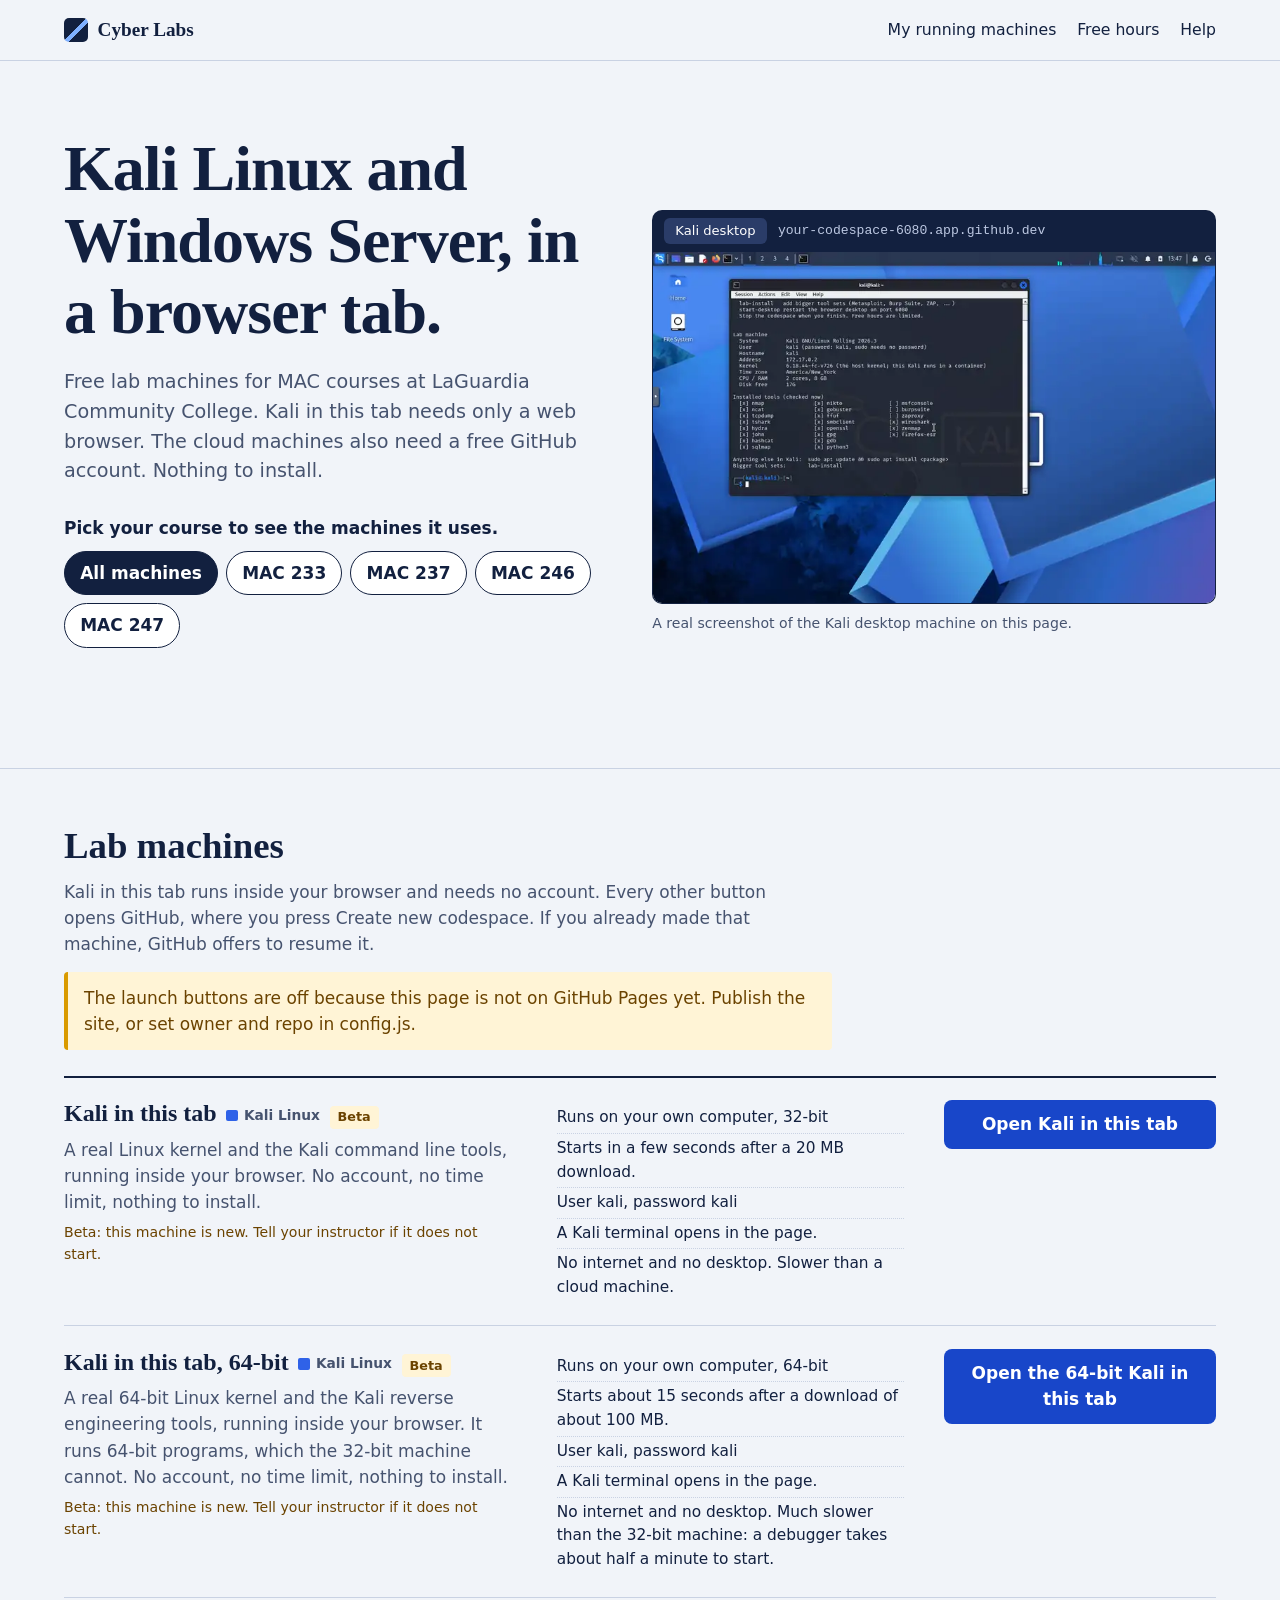
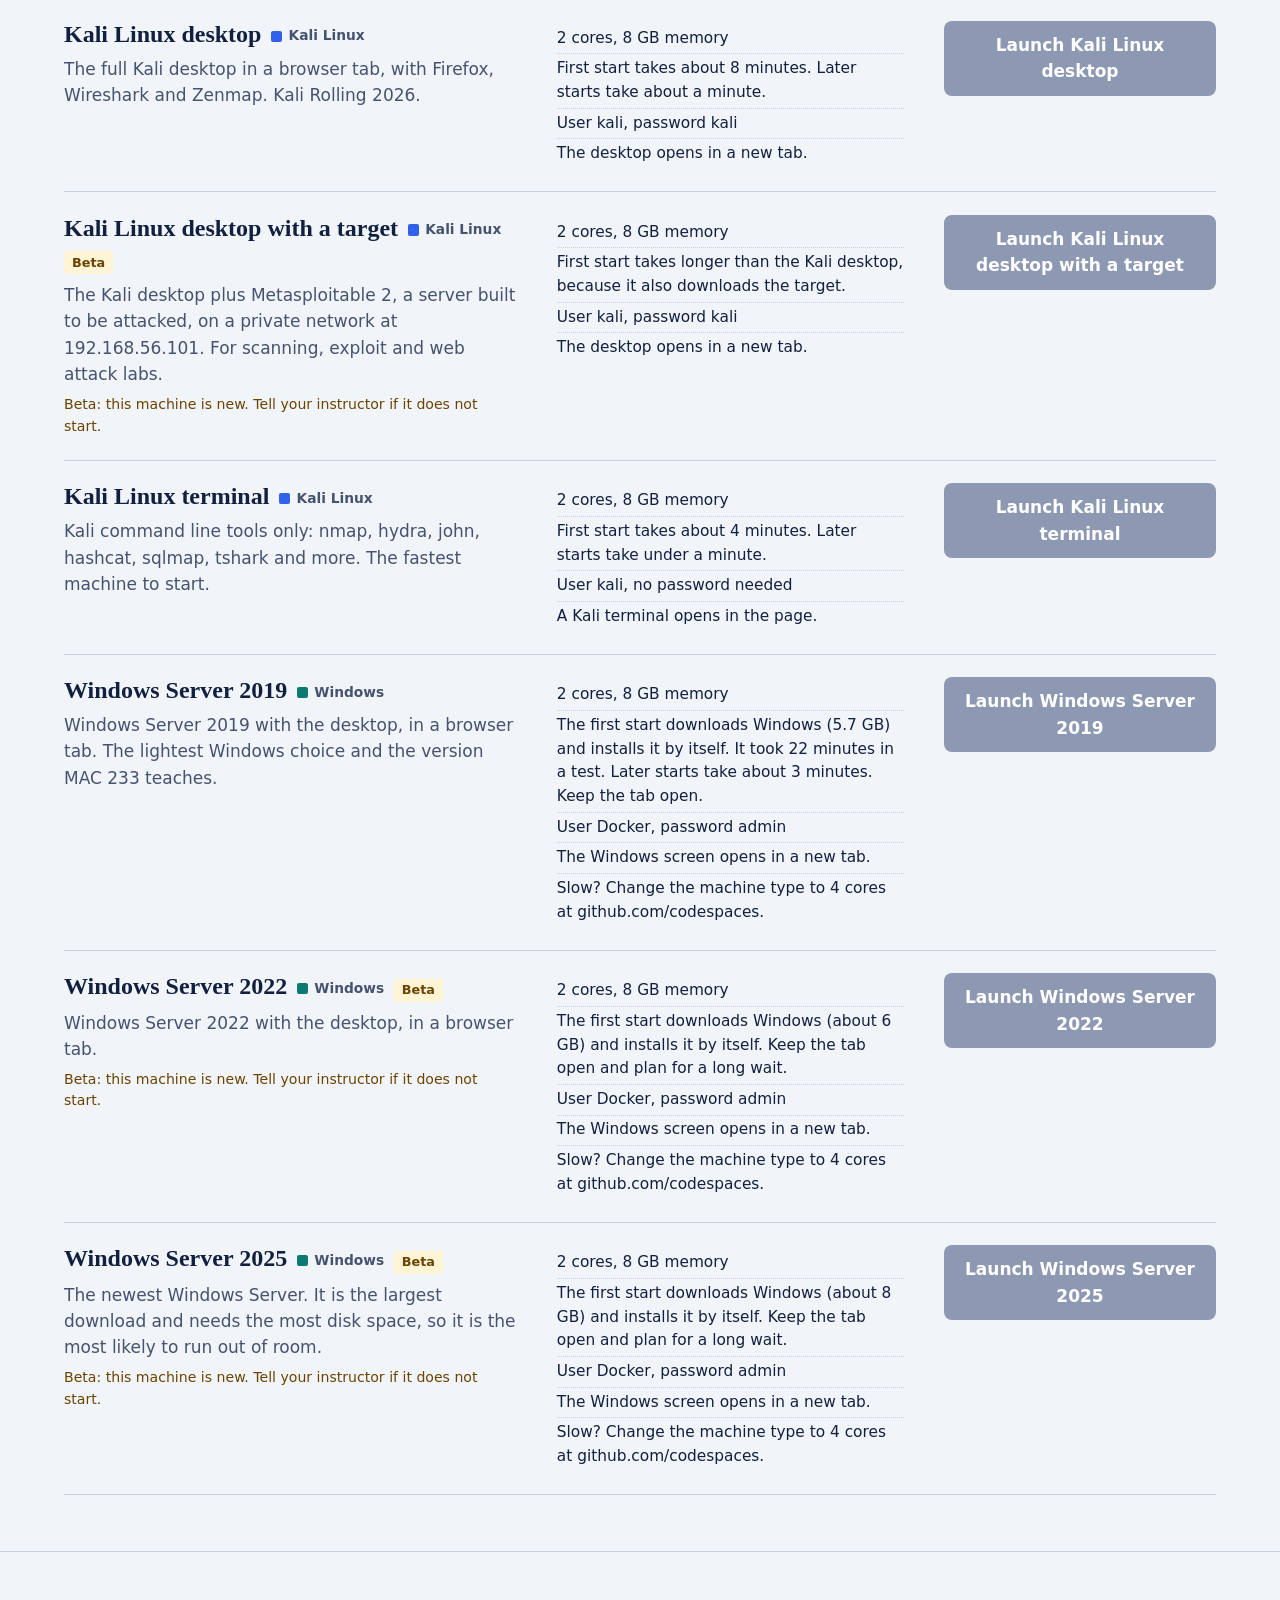
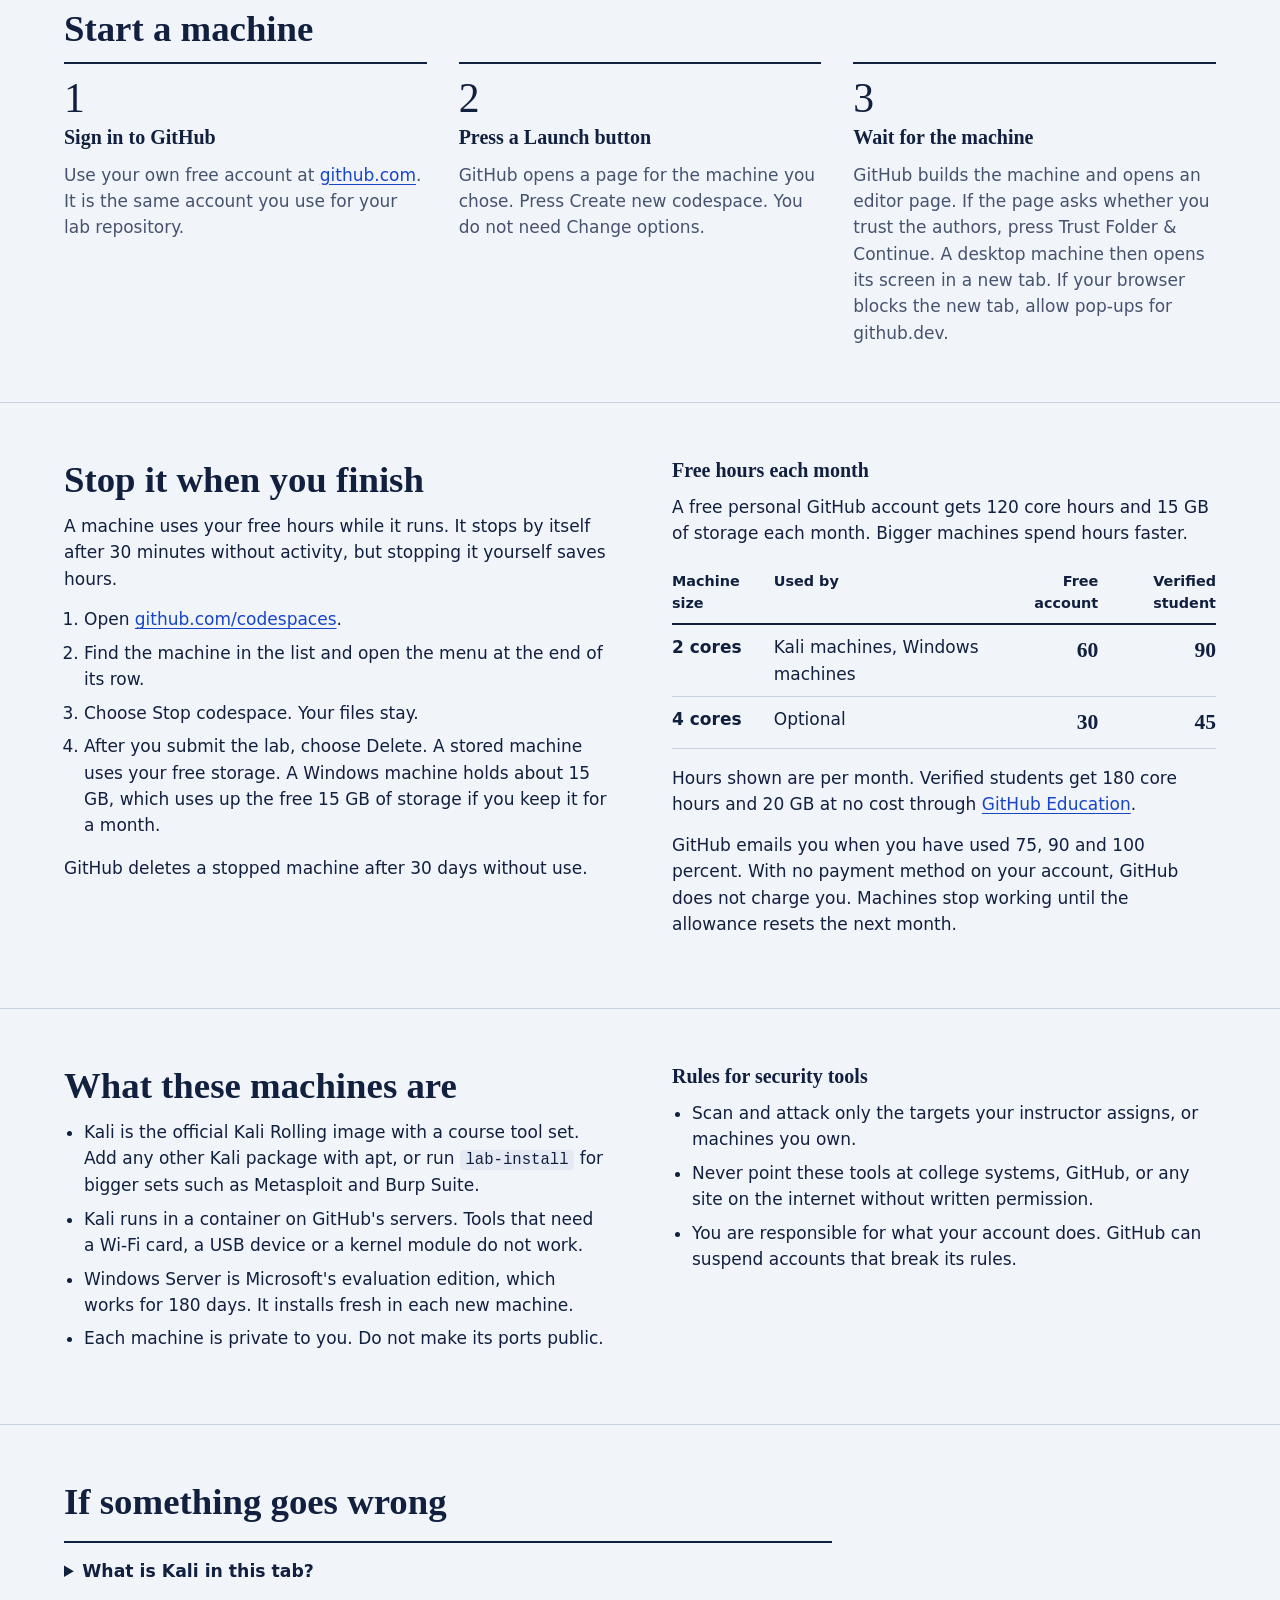
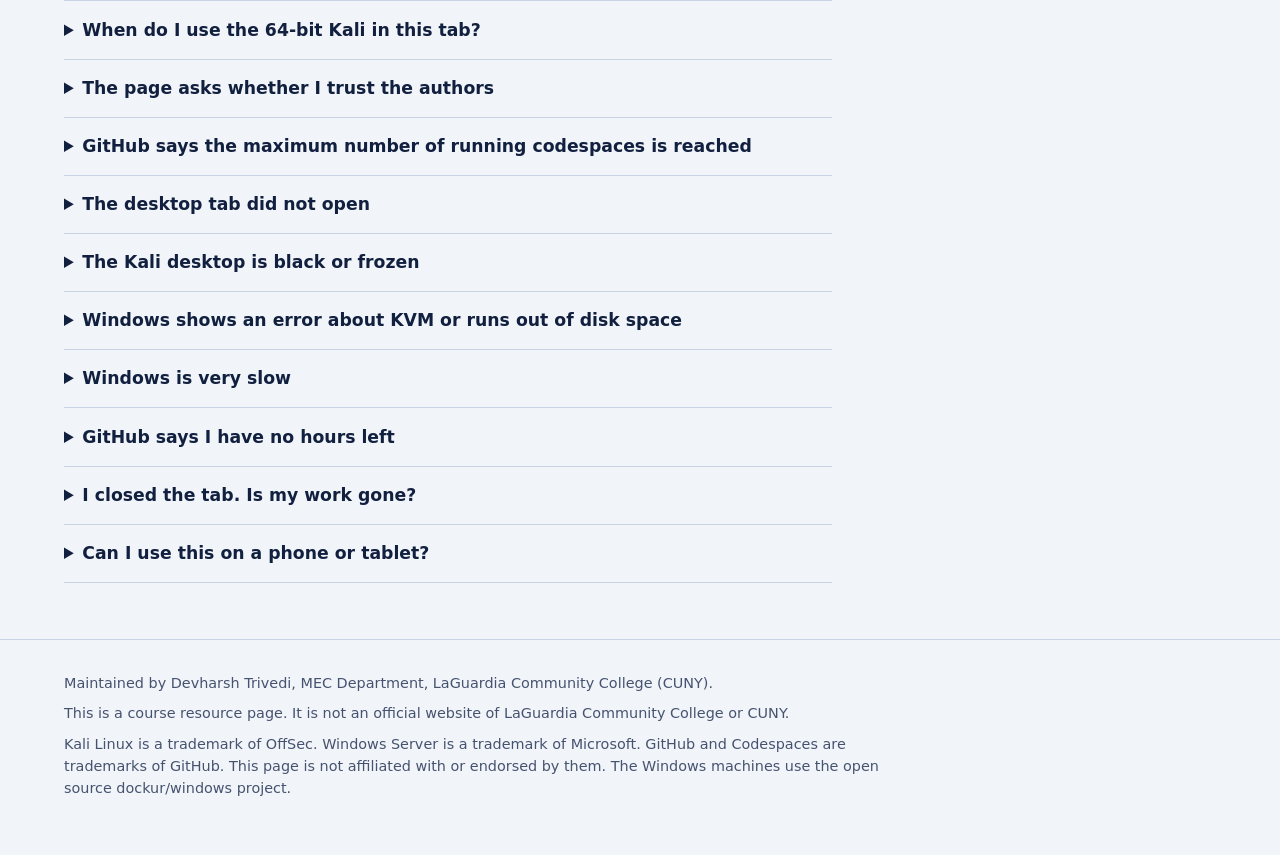
==== commit 0356925c: "Add Kali in this tab, 64-bit (QEMU compiled to WebAssembly) Keeps the 32-bit v86 machine and adds a " ====
--- a/docs/index.html
+++ b/docs/index.html
@@ -137,6 +137,10 @@
         <p>It is a real Linux kernel and the Kali tools, running inside your browser on an emulated 32-bit PC. It needs no account and uses none of your GitHub hours. It is slower than a cloud machine and has no internet and no desktop. Press Save machine before you close the tab, or your work is lost.</p>
       </details>
       <details>
+        <summary>When do I use the 64-bit Kali in this tab?</summary>
+        <p>Use it when a lab gives you a 64-bit Linux program to run or debug. The 32-bit machine cannot run those. The 64-bit machine is much slower, so use the 32-bit one for everything else. It keeps only the folder <code>~/labs</code>: press Save my files before you close the tab.</p>
+      </details>
+      <details>
         <summary>The page asks whether I trust the authors</summary>
         <p>Press Trust Folder &amp; Continue. The folder holds the lab files from this site. The terminal does not start until you do.</p>
       </details>
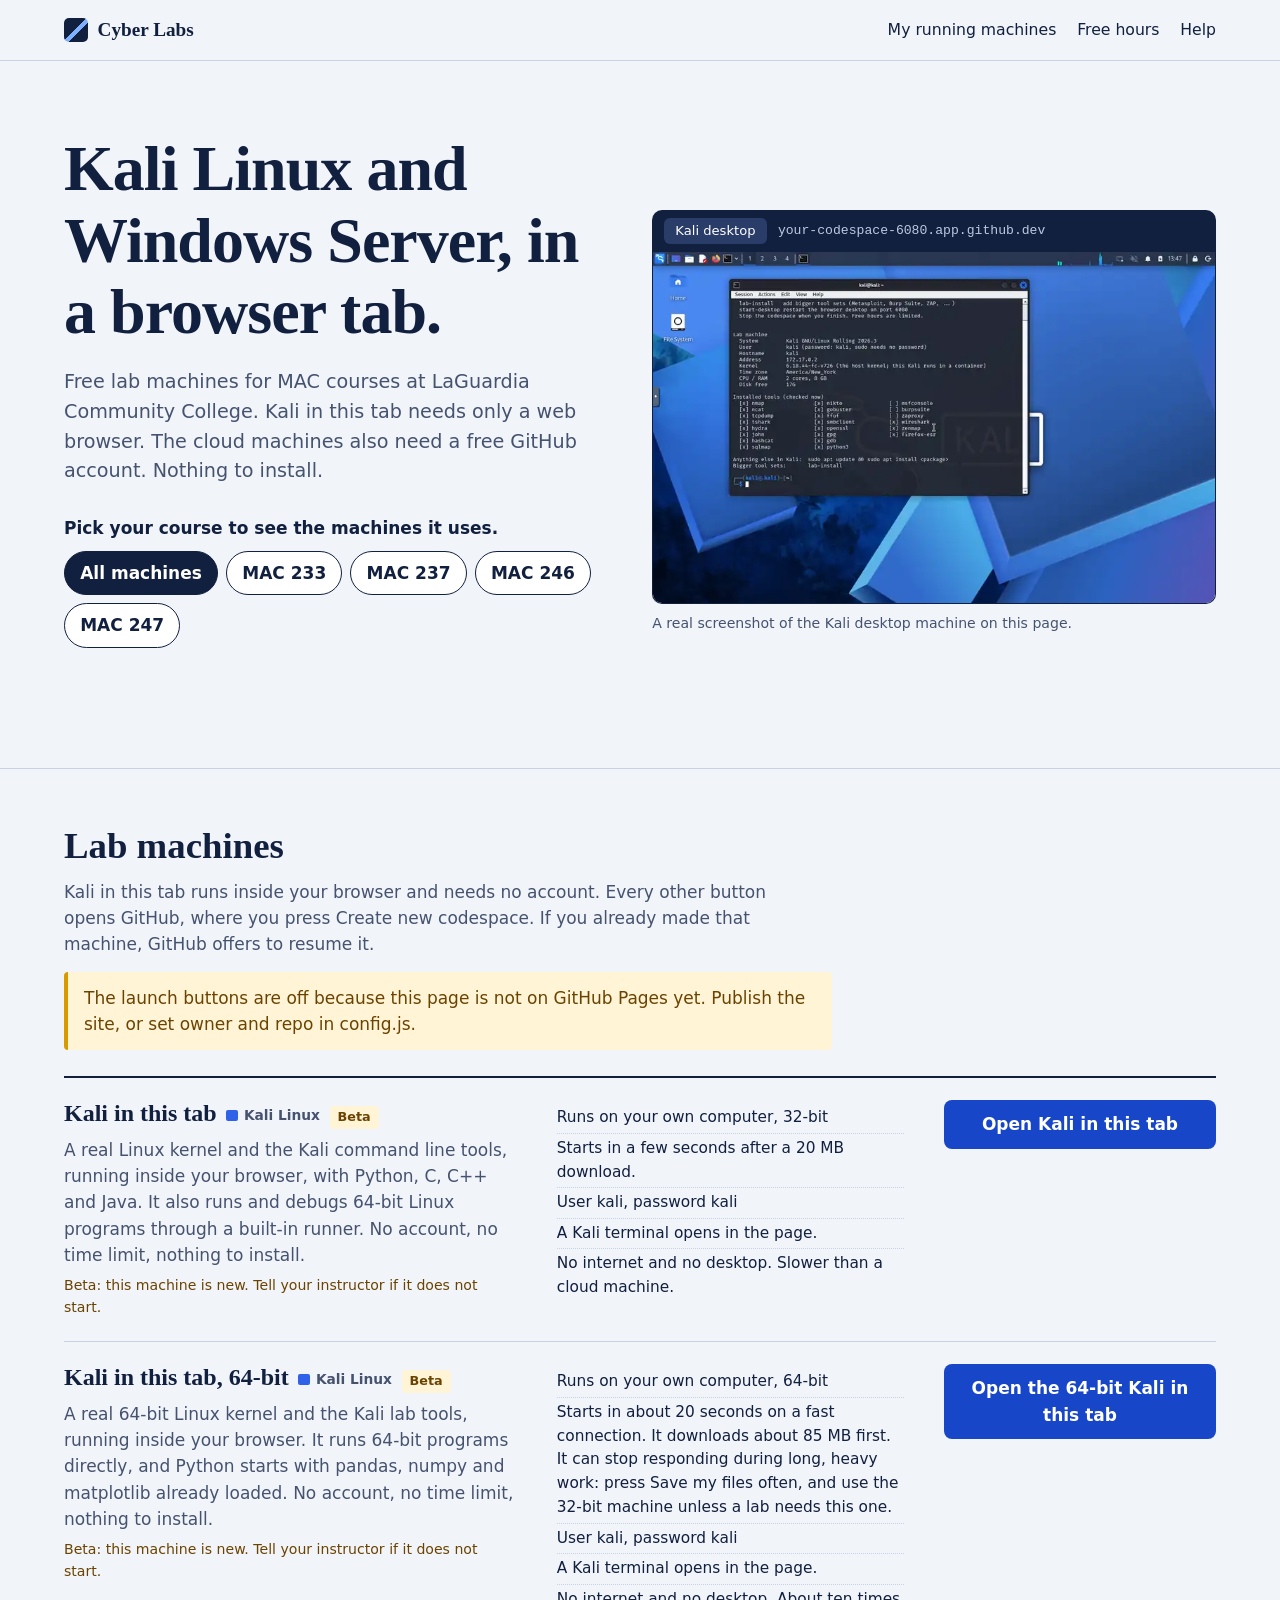
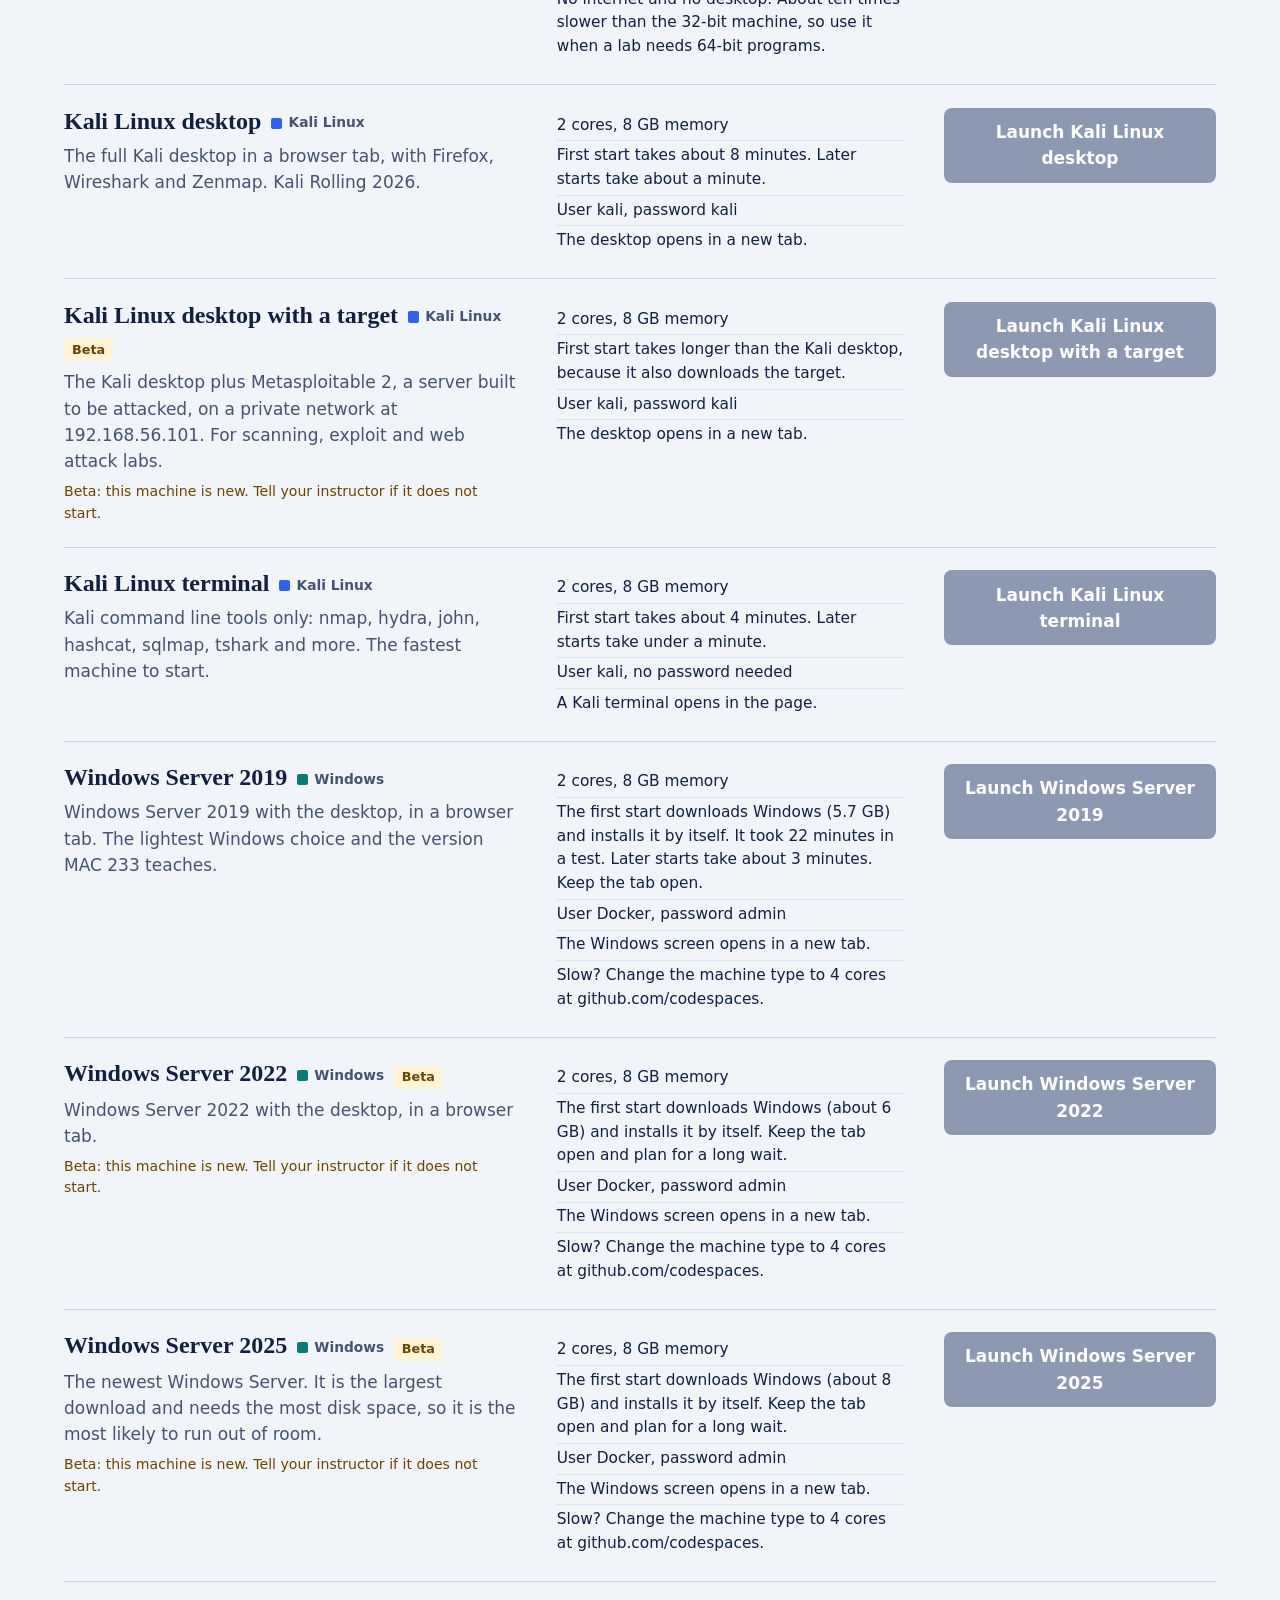
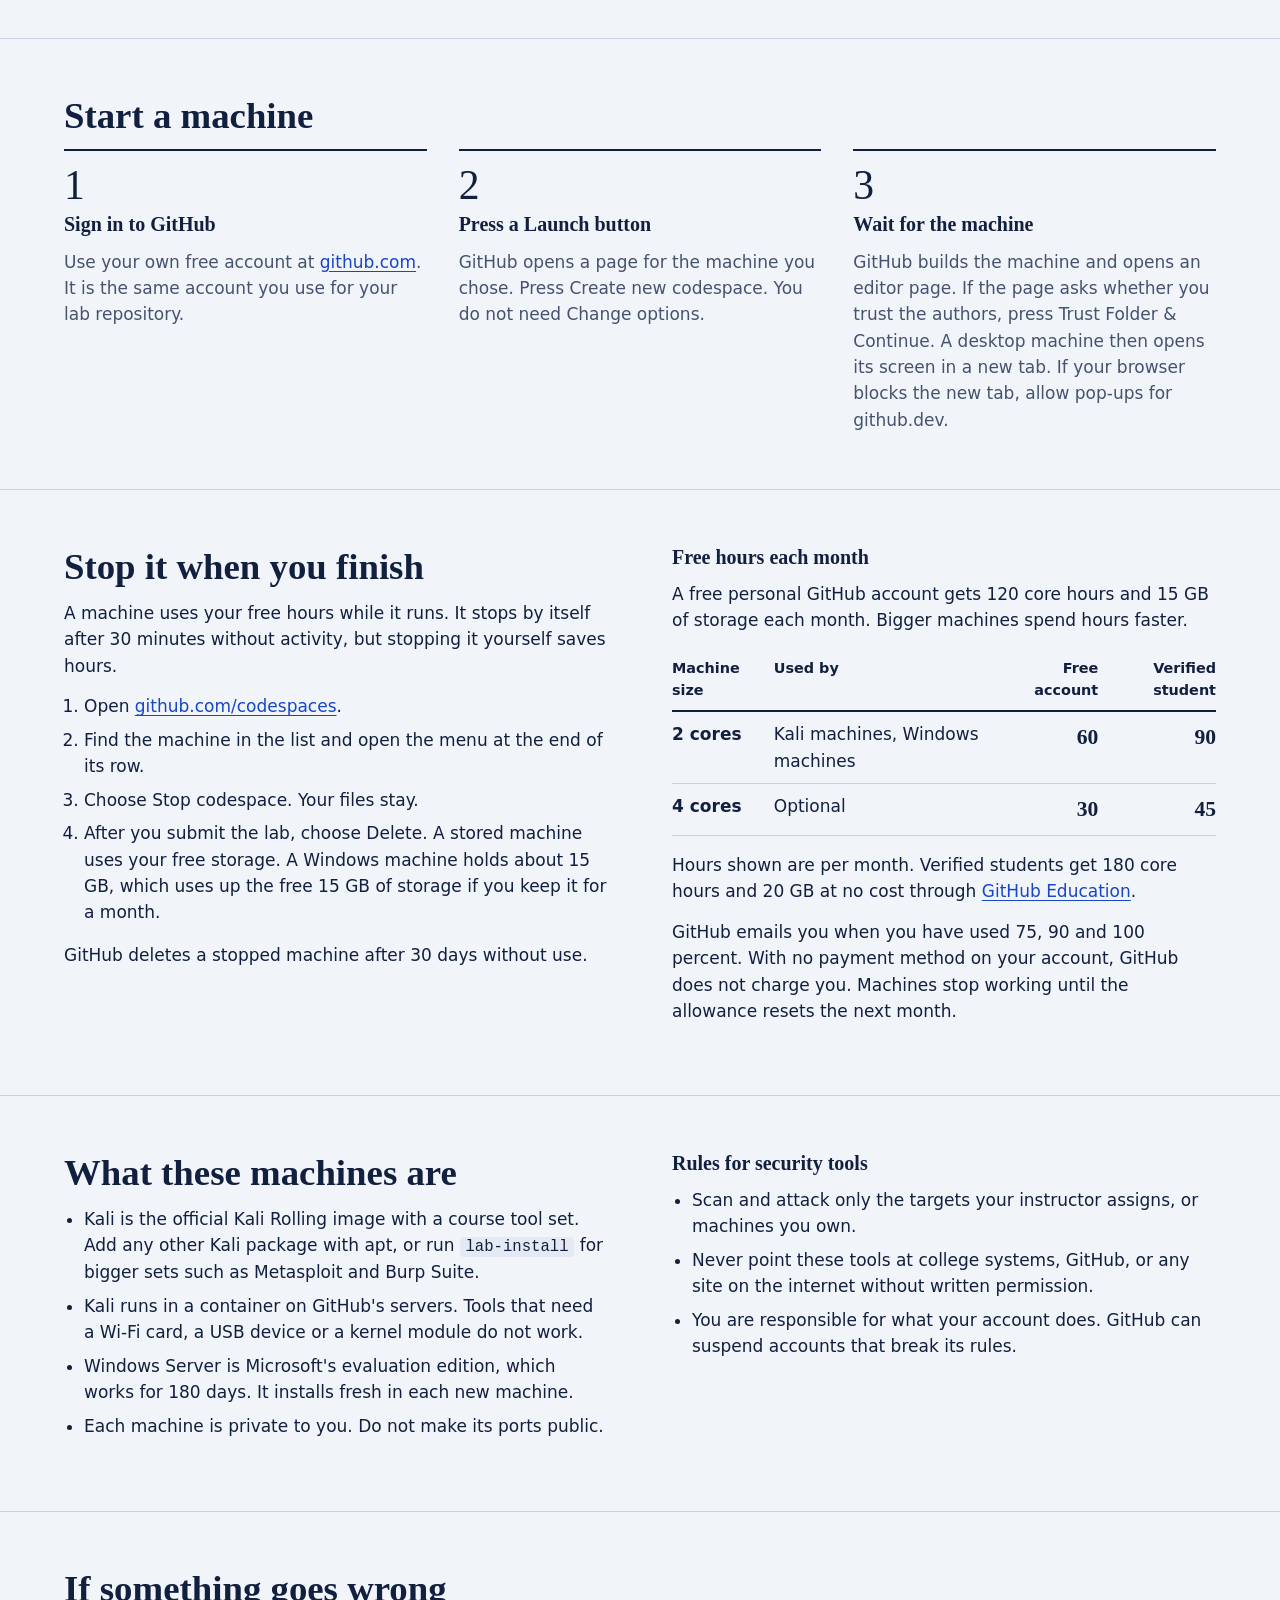
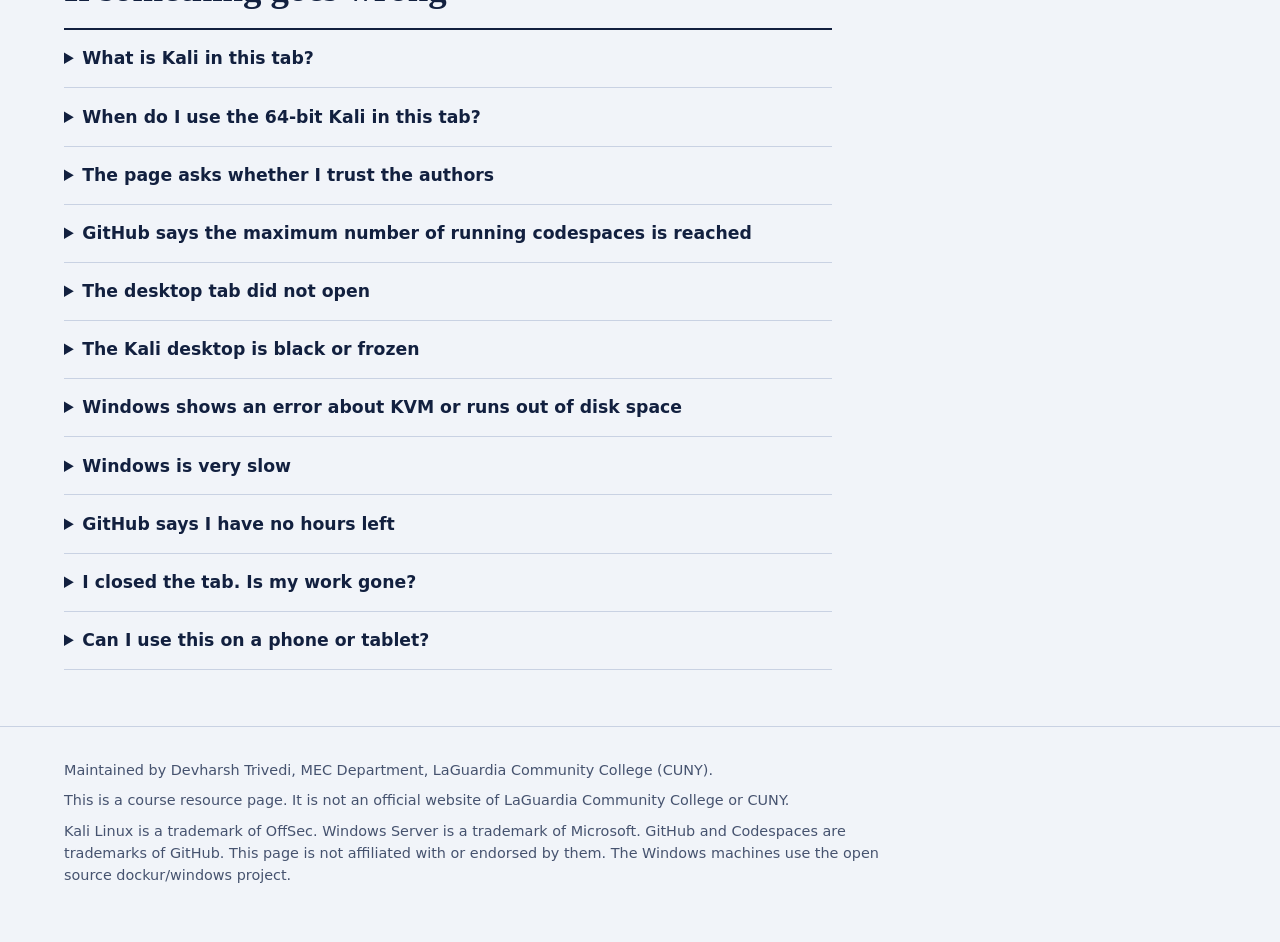
==== commit 2ba1529c: "Make the labs run in both tab machines: x86-64 runner, warm Python 32-bit machine (Kali in this tab)" ====
--- a/docs/index.html
+++ b/docs/index.html
@@ -138,7 +138,7 @@
       </details>
       <details>
         <summary>When do I use the 64-bit Kali in this tab?</summary>
-        <p>Use it when a lab gives you a 64-bit Linux program to run or debug. The 32-bit machine cannot run those. The 64-bit machine is much slower, so use the 32-bit one for everything else. It keeps only the folder <code>~/labs</code>: press Save my files before you close the tab.</p>
+        <p>Both machines run and debug the 64-bit Linux programs of a reverse engineering lab. The 32-bit machine does it through a built-in runner and is the faster one for most work. Use the 64-bit machine when a lab needs a real 64-bit system. It is slower, and during long, heavy work it can stop responding. If that happens, press Start over. It keeps only the folder <code>~/labs</code>: press Save my files often.</p>
       </details>
       <details>
         <summary>The page asks whether I trust the authors</summary>
